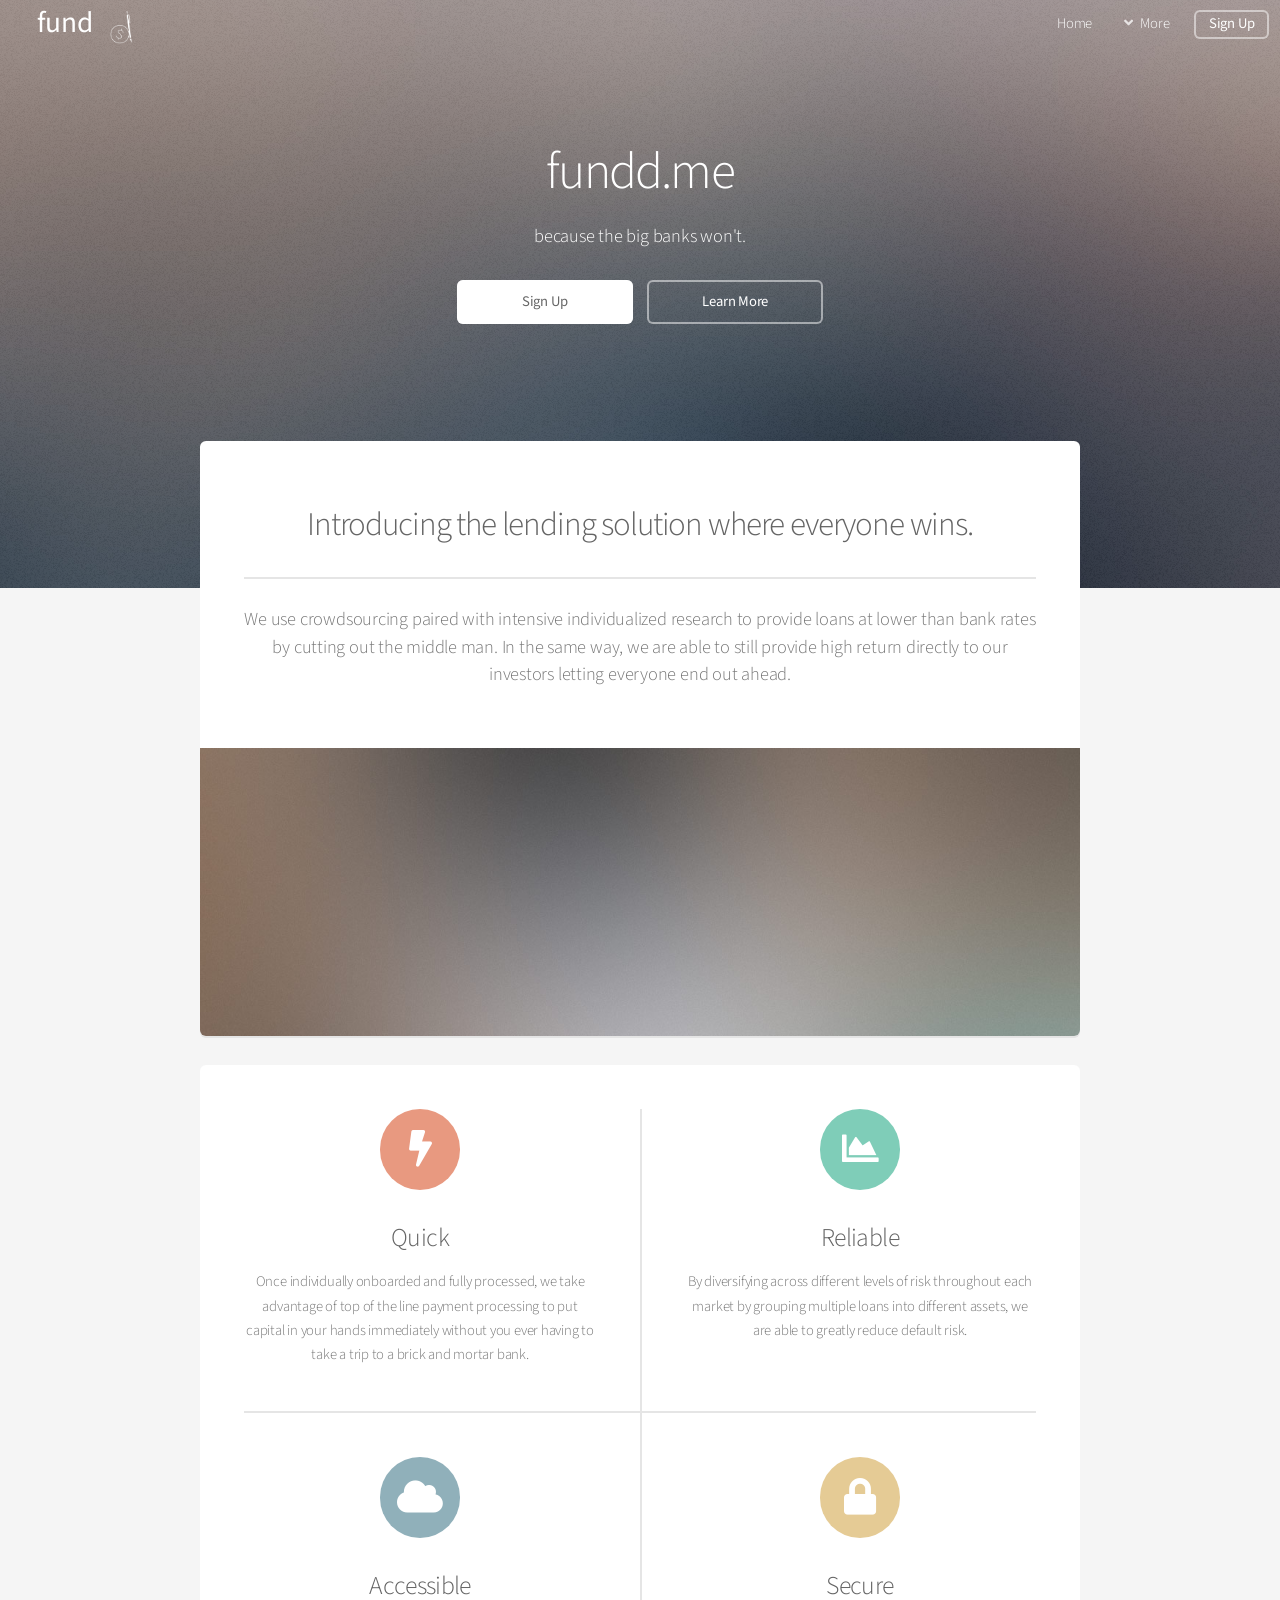
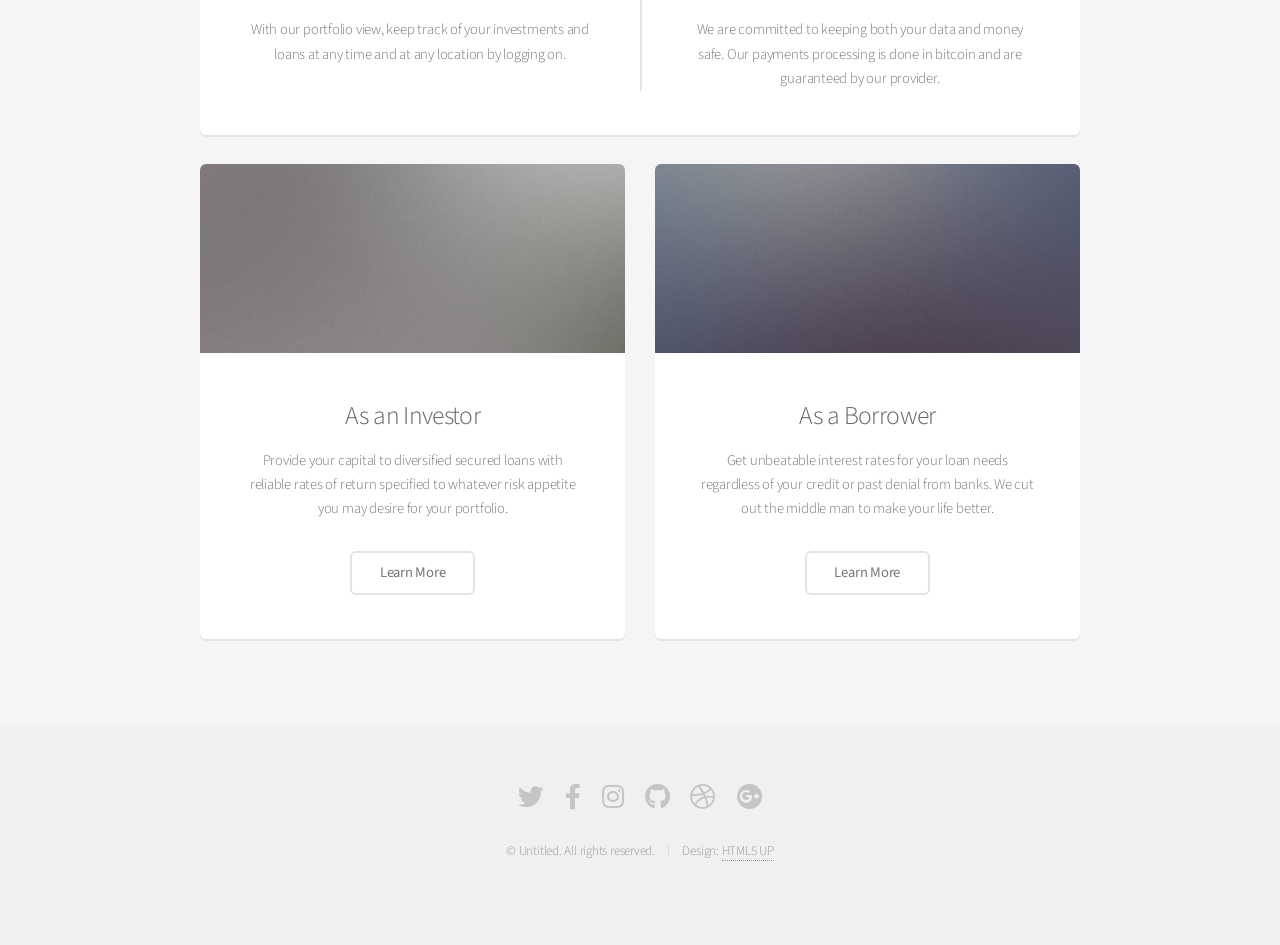
==== index.html @ 55b116b7 "Minor Format Changes" ====
<!DOCTYPE HTML>
<!--
	Alpha by HTML5 UP
	html5up.net | @ajlkn
	Free for personal and commercial use under the CCA 3.0 license (html5up.net/license)
-->
<html>
	<head>
		<title>fundd</title>
		<meta charset="utf-8" />
		<meta name="viewport" content="width=device-width, initial-scale=1, user-scalable=no" />
		<link rel="stylesheet" href="assets/css/main.css" />
	</head>
	<body class="landing is-preload">
		<div id="page-wrapper">

			<!-- Header -->
				<header id="header" class="alt">
					<h1 style="font-size:200%"><a href="index.html">fund</a> </h1>
						<img src= "images/logow.png" style= "margin-top:11px; margin-left:108px" height="35px"/> 
					<nav id="nav">
						<ul>
							<li><a href="index.html">Home</a></li>
							<li>
								<a href="#" class="icon solid fa-angle-down">More</a>
								<ul>
									<li><a href="about.html">About</a></li>
									<li><a href="contact.html">Contact</a></li>
								</ul>
							</li>
							<li><a href="signup.html" class="button">Sign Up</a></li>
						</ul>
					</nav>
				</header>

			<!-- Banner -->
				<section id="banner">
					<h2>fundd.me</h2>
					<p>because the big banks won't.</p>
					<ul class="actions special">
						<li><a href="signup.html" class="button primary">Sign Up</a></li>
						<li><a href="#" class="button">Learn More</a></li>
					</ul>
				</section>

			<!-- Main -->
				<section id="main" class="container">

					<section class="box special">
						<header class="major">
							<h2>Introducing the lending solution where everyone wins.</h2>
							<p>We use crowdsourcing paired with intensive individualized research to provide loans at lower than bank rates by cutting out the middle man. In the same way, we are able to still
								provide high return directly to our investors letting everyone end out ahead.</p>
						</header>
						<span class="image featured"><img src="images/pic01.jpg" alt="" /></span>
					</section>

					<section class="box special features">
						<div class="features-row">
							<section>
								<span class="icon solid major fa-bolt accent2"></span>
								<h3>Quick</h3>
								<p>Once individually onboarded and fully processed, we take advantage of top of the line payment processing to put capital in your hands immediately without you ever having to take a trip 
									to a brick and mortar bank. 
								</p>
							</section>
							<section>
								<span class="icon solid major fa-chart-area accent3"></span>
								<h3>Reliable</h3>
								<p>By diversifying across different levels of risk throughout each market by grouping multiple loans into different assets, we are able to greatly reduce default risk.
								</p>
							</section>
						</div>
						<div class="features-row">
							<section>
								<span class="icon solid major fa-cloud accent4"></span>
								<h3>Accessible</h3>
								<p>With our portfolio view, keep track of your investments and loans at any time and at any location by logging on.</p>
							</section>
							<section>
								<span class="icon solid major fa-lock accent5"></span>
								<h3>Secure</h3>
								<p>We are committed to keeping both your data and money safe. Our payments processing is done in bitcoin and are guaranteed by our provider.</p>
							</section>
						</div>
					</section>

					<div class="row">
						<div class="col-6 col-12-narrower">

							<section class="box special">
								<span class="image featured"><img src="images/pic02.jpg" alt="" /></span>
								<h3>As an Investor</h3>
								<p>Provide your capital to diversified secured loans with reliable rates of return specified to whatever risk appetite you may desire for your portfolio.</p>
								<ul class="actions special">
									<li><a href="#" class="button alt">Learn More</a></li>
								</ul>
							</section>

						</div>
						<div class="col-6 col-12-narrower">

							<section class="box special">
								<span class="image featured"><img src="images/pic03.jpg" alt="" /></span>
								<h3>As a Borrower</h3>
								<p>Get unbeatable interest rates for your loan needs regardless of your credit or past denial from banks. We cut out the middle man to make your life better.</p>
								<ul class="actions special">
									<li><a href="#" class="button alt">Learn More</a></li>
								</ul>
							</section>

						</div>
					</div>

				</section>

			<!-- Footer -->
				<footer id="footer">
					<ul class="icons">
						<li><a href="#" class="icon brands fa-twitter"><span class="label">Twitter</span></a></li>
						<li><a href="#" class="icon brands fa-facebook-f"><span class="label">Facebook</span></a></li>
						<li><a href="#" class="icon brands fa-instagram"><span class="label">Instagram</span></a></li>
						<li><a href="#" class="icon brands fa-github"><span class="label">Github</span></a></li>
						<li><a href="#" class="icon brands fa-dribbble"><span class="label">Dribbble</span></a></li>
						<li><a href="#" class="icon brands fa-google-plus"><span class="label">Google+</span></a></li>
					</ul>
					<ul class="copyright">
						<li>&copy; Untitled. All rights reserved.</li><li>Design: <a href="http://html5up.net">HTML5 UP</a></li>
					</ul>
				</footer>

		</div>

		<!-- Scripts -->
			<script src="assets/js/jquery.min.js"></script>
			<script src="assets/js/jquery.dropotron.min.js"></script>
			<script src="assets/js/jquery.scrollex.min.js"></script>
			<script src="assets/js/browser.min.js"></script>
			<script src="assets/js/breakpoints.min.js"></script>
			<script src="assets/js/util.js"></script>
			<script src="assets/js/main.js"></script>

	</body>
</html>
---- assets/css/main.css ----
@import url("fontawesome-all.min.css");
@import url("https://fonts.googleapis.com/css?family=Source+Sans+Pro:300,400,300italic,400italic");

/*
	Alpha by HTML5 UP
	html5up.net | @ajlkn
	Free for personal and commercial use under the CCA 3.0 license (html5up.net/license)
*/

/* Reset */

/* Based on meyerweb.com/eric/tools/css/reset (v2.0 | 20110126 | License: public domain) */

	html, body, div, span, applet, object,
	iframe, h1, h2, h3, h4, h5, h6, p, blockquote,
	pre, a, abbr, acronym, address, big, cite,
	code, del, dfn, em, img, ins, kbd, q, s, samp,
	small, strike, strong, sub, sup, tt, var, b,
	u, i, center, dl, dt, dd, ol, ul, li, fieldset,
	form, label, legend, table, caption, tbody,
	tfoot, thead, tr, th, td, article, aside,
	canvas, details, embed, figure, figcaption,
	footer, header, hgroup, menu, nav, output, ruby,
	section, summary, time, mark, audio, video {
		margin: 0;
		padding: 0;
		border: 0;
		font-size: 100%;
		font: inherit;
		vertical-align: baseline;
	}

	article, aside, details, figcaption, figure,
	footer, header, hgroup, menu, nav, section {
		display: block;
	}

	body {
		line-height: 1;
	}

	ol, ul {
		list-style: none;
	}

	blockquote, q {
		quotes: none;
	}

		blockquote:before, blockquote:after, q:before, q:after {
			content: '';
			content: none;
		}

	table {
		border-collapse: collapse;
		border-spacing: 0;
	}

	body {
		-webkit-text-size-adjust: none;
	}

	mark {
		background-color: transparent;
		color: inherit;
	}

	input::-moz-focus-inner {
		border: 0;
		padding: 0;
	}

	input, select, textarea {
		-moz-appearance: none;
		-webkit-appearance: none;
		-ms-appearance: none;
		appearance: none;
	}

/* Basic */

	@-ms-viewport {
		width: device-width;
	}

	body {
		-ms-overflow-style: scrollbar;
	}

	@media screen and (max-width: 480px) {

		html, body {
			min-width: 320px;
		}

	}

	html {
		box-sizing: border-box;
	}

	*, *:before, *:after {
		box-sizing: inherit;
	}

	body {
		background: #f5f5f5;
	}

	body, input, select, textarea {
		color: #777;
		font-family: "Source Sans Pro", sans-serif;
		font-size: 16pt;
		font-weight: 300;
		line-height: 1.65em;
		letter-spacing: -0.015em;
	}

	a {
		-moz-transition: color 0.2s ease-in-out, border-bottom-color 0.2s ease-in-out;
		-webkit-transition: color 0.2s ease-in-out, border-bottom-color 0.2s ease-in-out;
		-ms-transition: color 0.2s ease-in-out, border-bottom-color 0.2s ease-in-out;
		transition: color 0.2s ease-in-out, border-bottom-color 0.2s ease-in-out;
		border-bottom: dotted 1px;
		color: #e89980;
		text-decoration: none;
	}

		a:hover {
			border-bottom-color: transparent;
		}

	strong, b {
		color: #646464;
		font-weight: 400;
	}

	em, i {
		font-style: italic;
	}

	p {
		margin: 0 0 2em 0;
	}

	h1, h2, h3, h4, h5, h6 {
		color: #646464;
		font-weight: 300;
		line-height: 1em;
		margin: 0 0 0.5em 0;
	}

		h1 a, h2 a, h3 a, h4 a, h5 a, h6 a {
			color: inherit;
			text-decoration: none;
		}

	h2 {
		font-size: 2.25em;
		line-height: 1.5em;
		letter-spacing: -0.035em;
	}

	h3 {
		font-size: 1.75em;
		line-height: 1.5em;
		letter-spacing: -0.025em;
	}

	h4 {
		font-size: 1.1em;
		line-height: 1.5em;
		letter-spacing: 0;
	}

	h5 {
		font-size: 0.9em;
		line-height: 1.5em;
		letter-spacing: 0;
	}

	h6 {
		font-size: 0.7em;
		line-height: 1.5em;
		letter-spacing: 0;
	}

	sub {
		font-size: 0.8em;
		position: relative;
		top: 0.5em;
	}

	sup {
		font-size: 0.8em;
		position: relative;
		top: -0.5em;
	}

	hr {
		border: 0;
		border-bottom: solid 2px #e5e5e5;
		margin: 2em 0;
	}

		hr.major {
			margin: 3em 0;
		}

	blockquote {
		border-left: solid 4px #e5e5e5;
		font-style: italic;
		margin: 0 0 2em 0;
		padding: 0.5em 0 0.5em 2em;
	}

	pre {
		-webkit-overflow-scrolling: touch;
		background: #f8f8f8;
		border-radius: 6px;
		border: solid 1px #e5e5e5;
		font-family: monospace;
		font-size: 0.9em;
		line-height: 1.75em;
		margin: 0 0 2em 0;
		overflow-x: auto;
		padding: 1em 1.5em;
	}

	code {
		background: #f8f8f8;
		border-radius: 6px;
		border: solid 1px #e5e5e5;
		font-family: monospace;
		font-size: 0.9em;
		margin: 0 0.25em;
		padding: 0.25em 0.65em;
	}

	.align-left {
		text-align: left;
	}

	.align-center {
		text-align: center;
	}

	.align-right {
		text-align: right;
	}

/* Row */

	.row {
		display: flex;
		flex-wrap: wrap;
		box-sizing: border-box;
		align-items: stretch;
	}

		.row > * {
			box-sizing: border-box;
		}

		.row.gtr-uniform > * > :last-child {
			margin-bottom: 0;
		}

		.row.aln-left {
			justify-content: flex-start;
		}

		.row.aln-center {
			justify-content: center;
		}

		.row.aln-right {
			justify-content: flex-end;
		}

		.row.aln-top {
			align-items: flex-start;
		}

		.row.aln-middle {
			align-items: center;
		}

		.row.aln-bottom {
			align-items: flex-end;
		}

		.row > .imp {
			order: -1;
		}

		.row > .col-1 {
			width: 8.33333%;
		}

		.row > .off-1 {
			margin-left: 8.33333%;
		}

		.row > .col-2 {
			width: 16.66667%;
		}

		.row > .off-2 {
			margin-left: 16.66667%;
		}

		.row > .col-3 {
			width: 25%;
		}

		.row > .off-3 {
			margin-left: 25%;
		}

		.row > .col-4 {
			width: 33.33333%;
		}

		.row > .off-4 {
			margin-left: 33.33333%;
		}

		.row > .col-5 {
			width: 41.66667%;
		}

		.row > .off-5 {
			margin-left: 41.66667%;
		}

		.row > .col-6 {
			width: 50%;
		}

		.row > .off-6 {
			margin-left: 50%;
		}

		.row > .col-7 {
			width: 58.33333%;
		}

		.row > .off-7 {
			margin-left: 58.33333%;
		}

		.row > .col-8 {
			width: 66.66667%;
		}

		.row > .off-8 {
			margin-left: 66.66667%;
		}

		.row > .col-9 {
			width: 75%;
		}

		.row > .off-9 {
			margin-left: 75%;
		}

		.row > .col-10 {
			width: 83.33333%;
		}

		.row > .off-10 {
			margin-left: 83.33333%;
		}

		.row > .col-11 {
			width: 91.66667%;
		}

		.row > .off-11 {
			margin-left: 91.66667%;
		}

		.row > .col-12 {
			width: 100%;
		}

		.row > .off-12 {
			margin-left: 100%;
		}

		.row.gtr-0 {
			margin-top: 0;
			margin-left: 0em;
		}

			.row.gtr-0 > * {
				padding: 0 0 0 0em;
			}

			.row.gtr-0.gtr-uniform {
				margin-top: 0em;
			}

				.row.gtr-0.gtr-uniform > * {
					padding-top: 0em;
				}

		.row.gtr-25 {
			margin-top: 0;
			margin-left: -0.5em;
		}

			.row.gtr-25 > * {
				padding: 0 0 0 0.5em;
			}

			.row.gtr-25.gtr-uniform {
				margin-top: -0.5em;
			}

				.row.gtr-25.gtr-uniform > * {
					padding-top: 0.5em;
				}

		.row.gtr-50 {
			margin-top: 0;
			margin-left: -1em;
		}

			.row.gtr-50 > * {
				padding: 0 0 0 1em;
			}

			.row.gtr-50.gtr-uniform {
				margin-top: -1em;
			}

				.row.gtr-50.gtr-uniform > * {
					padding-top: 1em;
				}

		.row {
			margin-top: 0;
			margin-left: -2em;
		}

			.row > * {
				padding: 0 0 0 2em;
			}

			.row.gtr-uniform {
				margin-top: -2em;
			}

				.row.gtr-uniform > * {
					padding-top: 2em;
				}

		.row.gtr-150 {
			margin-top: 0;
			margin-left: -3em;
		}

			.row.gtr-150 > * {
				padding: 0 0 0 3em;
			}

			.row.gtr-150.gtr-uniform {
				margin-top: -3em;
			}

				.row.gtr-150.gtr-uniform > * {
					padding-top: 3em;
				}

		.row.gtr-200 {
			margin-top: 0;
			margin-left: -4em;
		}

			.row.gtr-200 > * {
				padding: 0 0 0 4em;
			}

			.row.gtr-200.gtr-uniform {
				margin-top: -4em;
			}

				.row.gtr-200.gtr-uniform > * {
					padding-top: 4em;
				}

		@media screen and (max-width: 1680px) {

			.row {
				display: flex;
				flex-wrap: wrap;
				box-sizing: border-box;
				align-items: stretch;
			}

				.row > * {
					box-sizing: border-box;
				}

				.row.gtr-uniform > * > :last-child {
					margin-bottom: 0;
				}

				.row.aln-left {
					justify-content: flex-start;
				}

				.row.aln-center {
					justify-content: center;
				}

				.row.aln-right {
					justify-content: flex-end;
				}

				.row.aln-top {
					align-items: flex-start;
				}

				.row.aln-middle {
					align-items: center;
				}

				.row.aln-bottom {
					align-items: flex-end;
				}

				.row > .imp-wide {
					order: -1;
				}

				.row > .col-1-wide {
					width: 8.33333%;
				}

				.row > .off-1-wide {
					margin-left: 8.33333%;
				}

				.row > .col-2-wide {
					width: 16.66667%;
				}

				.row > .off-2-wide {
					margin-left: 16.66667%;
				}

				.row > .col-3-wide {
					width: 25%;
				}

				.row > .off-3-wide {
					margin-left: 25%;
				}

				.row > .col-4-wide {
					width: 33.33333%;
				}

				.row > .off-4-wide {
					margin-left: 33.33333%;
				}

				.row > .col-5-wide {
					width: 41.66667%;
				}

				.row > .off-5-wide {
					margin-left: 41.66667%;
				}

				.row > .col-6-wide {
					width: 50%;
				}

				.row > .off-6-wide {
					margin-left: 50%;
				}

				.row > .col-7-wide {
					width: 58.33333%;
				}

				.row > .off-7-wide {
					margin-left: 58.33333%;
				}

				.row > .col-8-wide {
					width: 66.66667%;
				}

				.row > .off-8-wide {
					margin-left: 66.66667%;
				}

				.row > .col-9-wide {
					width: 75%;
				}

				.row > .off-9-wide {
					margin-left: 75%;
				}

				.row > .col-10-wide {
					width: 83.33333%;
				}

				.row > .off-10-wide {
					margin-left: 83.33333%;
				}

				.row > .col-11-wide {
					width: 91.66667%;
				}

				.row > .off-11-wide {
					margin-left: 91.66667%;
				}

				.row > .col-12-wide {
					width: 100%;
				}

				.row > .off-12-wide {
					margin-left: 100%;
				}

				.row.gtr-0 {
					margin-top: 0;
					margin-left: 0em;
				}

					.row.gtr-0 > * {
						padding: 0 0 0 0em;
					}

					.row.gtr-0.gtr-uniform {
						margin-top: 0em;
					}

						.row.gtr-0.gtr-uniform > * {
							padding-top: 0em;
						}

				.row.gtr-25 {
					margin-top: 0;
					margin-left: -0.5em;
				}

					.row.gtr-25 > * {
						padding: 0 0 0 0.5em;
					}

					.row.gtr-25.gtr-uniform {
						margin-top: -0.5em;
					}

						.row.gtr-25.gtr-uniform > * {
							padding-top: 0.5em;
						}

				.row.gtr-50 {
					margin-top: 0;
					margin-left: -1em;
				}

					.row.gtr-50 > * {
						padding: 0 0 0 1em;
					}

					.row.gtr-50.gtr-uniform {
						margin-top: -1em;
					}

						.row.gtr-50.gtr-uniform > * {
							padding-top: 1em;
						}

				.row {
					margin-top: 0;
					margin-left: -2em;
				}

					.row > * {
						padding: 0 0 0 2em;
					}

					.row.gtr-uniform {
						margin-top: -2em;
					}

						.row.gtr-uniform > * {
							padding-top: 2em;
						}

				.row.gtr-150 {
					margin-top: 0;
					margin-left: -3em;
				}

					.row.gtr-150 > * {
						padding: 0 0 0 3em;
					}

					.row.gtr-150.gtr-uniform {
						margin-top: -3em;
					}

						.row.gtr-150.gtr-uniform > * {
							padding-top: 3em;
						}

				.row.gtr-200 {
					margin-top: 0;
					margin-left: -4em;
				}

					.row.gtr-200 > * {
						padding: 0 0 0 4em;
					}

					.row.gtr-200.gtr-uniform {
						margin-top: -4em;
					}

						.row.gtr-200.gtr-uniform > * {
							padding-top: 4em;
						}

		}

		@media screen and (max-width: 1280px) {

			.row {
				display: flex;
				flex-wrap: wrap;
				box-sizing: border-box;
				align-items: stretch;
			}

				.row > * {
					box-sizing: border-box;
				}

				.row.gtr-uniform > * > :last-child {
					margin-bottom: 0;
				}

				.row.aln-left {
					justify-content: flex-start;
				}

				.row.aln-center {
					justify-content: center;
				}

				.row.aln-right {
					justify-content: flex-end;
				}

				.row.aln-top {
					align-items: flex-start;
				}

				.row.aln-middle {
					align-items: center;
				}

				.row.aln-bottom {
					align-items: flex-end;
				}

				.row > .imp-normal {
					order: -1;
				}

				.row > .col-1-normal {
					width: 8.33333%;
				}

				.row > .off-1-normal {
					margin-left: 8.33333%;
				}

				.row > .col-2-normal {
					width: 16.66667%;
				}

				.row > .off-2-normal {
					margin-left: 16.66667%;
				}

				.row > .col-3-normal {
					width: 25%;
				}

				.row > .off-3-normal {
					margin-left: 25%;
				}

				.row > .col-4-normal {
					width: 33.33333%;
				}

				.row > .off-4-normal {
					margin-left: 33.33333%;
				}

				.row > .col-5-normal {
					width: 41.66667%;
				}

				.row > .off-5-normal {
					margin-left: 41.66667%;
				}

				.row > .col-6-normal {
					width: 50%;
				}

				.row > .off-6-normal {
					margin-left: 50%;
				}

				.row > .col-7-normal {
					width: 58.33333%;
				}

				.row > .off-7-normal {
					margin-left: 58.33333%;
				}

				.row > .col-8-normal {
					width: 66.66667%;
				}

				.row > .off-8-normal {
					margin-left: 66.66667%;
				}

				.row > .col-9-normal {
					width: 75%;
				}

				.row > .off-9-normal {
					margin-left: 75%;
				}

				.row > .col-10-normal {
					width: 83.33333%;
				}

				.row > .off-10-normal {
					margin-left: 83.33333%;
				}

				.row > .col-11-normal {
					width: 91.66667%;
				}

				.row > .off-11-normal {
					margin-left: 91.66667%;
				}

				.row > .col-12-normal {
					width: 100%;
				}

				.row > .off-12-normal {
					margin-left: 100%;
				}

				.row.gtr-0 {
					margin-top: 0;
					margin-left: 0em;
				}

					.row.gtr-0 > * {
						padding: 0 0 0 0em;
					}

					.row.gtr-0.gtr-uniform {
						margin-top: 0em;
					}

						.row.gtr-0.gtr-uniform > * {
							padding-top: 0em;
						}

				.row.gtr-25 {
					margin-top: 0;
					margin-left: -0.5em;
				}

					.row.gtr-25 > * {
						padding: 0 0 0 0.5em;
					}

					.row.gtr-25.gtr-uniform {
						margin-top: -0.5em;
					}

						.row.gtr-25.gtr-uniform > * {
							padding-top: 0.5em;
						}

				.row.gtr-50 {
					margin-top: 0;
					margin-left: -1em;
				}

					.row.gtr-50 > * {
						padding: 0 0 0 1em;
					}

					.row.gtr-50.gtr-uniform {
						margin-top: -1em;
					}

						.row.gtr-50.gtr-uniform > * {
							padding-top: 1em;
						}

				.row {
					margin-top: 0;
					margin-left: -2em;
				}

					.row > * {
						padding: 0 0 0 2em;
					}

					.row.gtr-uniform {
						margin-top: -2em;
					}

						.row.gtr-uniform > * {
							padding-top: 2em;
						}

				.row.gtr-150 {
					margin-top: 0;
					margin-left: -3em;
				}

					.row.gtr-150 > * {
						padding: 0 0 0 3em;
					}

					.row.gtr-150.gtr-uniform {
						margin-top: -3em;
					}

						.row.gtr-150.gtr-uniform > * {
							padding-top: 3em;
						}

				.row.gtr-200 {
					margin-top: 0;
					margin-left: -4em;
				}

					.row.gtr-200 > * {
						padding: 0 0 0 4em;
					}

					.row.gtr-200.gtr-uniform {
						margin-top: -4em;
					}

						.row.gtr-200.gtr-uniform > * {
							padding-top: 4em;
						}

		}

		@media screen and (max-width: 980px) {

			.row {
				display: flex;
				flex-wrap: wrap;
				box-sizing: border-box;
				align-items: stretch;
			}

				.row > * {
					box-sizing: border-box;
				}

				.row.gtr-uniform > * > :last-child {
					margin-bottom: 0;
				}

				.row.aln-left {
					justify-content: flex-start;
				}

				.row.aln-center {
					justify-content: center;
				}

				.row.aln-right {
					justify-content: flex-end;
				}

				.row.aln-top {
					align-items: flex-start;
				}

				.row.aln-middle {
					align-items: center;
				}

				.row.aln-bottom {
					align-items: flex-end;
				}

				.row > .imp-narrow {
					order: -1;
				}

				.row > .col-1-narrow {
					width: 8.33333%;
				}

				.row > .off-1-narrow {
					margin-left: 8.33333%;
				}

				.row > .col-2-narrow {
					width: 16.66667%;
				}

				.row > .off-2-narrow {
					margin-left: 16.66667%;
				}

				.row > .col-3-narrow {
					width: 25%;
				}

				.row > .off-3-narrow {
					margin-left: 25%;
				}

				.row > .col-4-narrow {
					width: 33.33333%;
				}

				.row > .off-4-narrow {
					margin-left: 33.33333%;
				}

				.row > .col-5-narrow {
					width: 41.66667%;
				}

				.row > .off-5-narrow {
					margin-left: 41.66667%;
				}

				.row > .col-6-narrow {
					width: 50%;
				}

				.row > .off-6-narrow {
					margin-left: 50%;
				}

				.row > .col-7-narrow {
					width: 58.33333%;
				}

				.row > .off-7-narrow {
					margin-left: 58.33333%;
				}

				.row > .col-8-narrow {
					width: 66.66667%;
				}

				.row > .off-8-narrow {
					margin-left: 66.66667%;
				}

				.row > .col-9-narrow {
					width: 75%;
				}

				.row > .off-9-narrow {
					margin-left: 75%;
				}

				.row > .col-10-narrow {
					width: 83.33333%;
				}

				.row > .off-10-narrow {
					margin-left: 83.33333%;
				}

				.row > .col-11-narrow {
					width: 91.66667%;
				}

				.row > .off-11-narrow {
					margin-left: 91.66667%;
				}

				.row > .col-12-narrow {
					width: 100%;
				}

				.row > .off-12-narrow {
					margin-left: 100%;
				}

				.row.gtr-0 {
					margin-top: 0;
					margin-left: 0em;
				}

					.row.gtr-0 > * {
						padding: 0 0 0 0em;
					}

					.row.gtr-0.gtr-uniform {
						margin-top: 0em;
					}

						.row.gtr-0.gtr-uniform > * {
							padding-top: 0em;
						}

				.row.gtr-25 {
					margin-top: 0;
					margin-left: -0.5em;
				}

					.row.gtr-25 > * {
						padding: 0 0 0 0.5em;
					}

					.row.gtr-25.gtr-uniform {
						margin-top: -0.5em;
					}

						.row.gtr-25.gtr-uniform > * {
							padding-top: 0.5em;
						}

				.row.gtr-50 {
					margin-top: 0;
					margin-left: -1em;
				}

					.row.gtr-50 > * {
						padding: 0 0 0 1em;
					}

					.row.gtr-50.gtr-uniform {
						margin-top: -1em;
					}

						.row.gtr-50.gtr-uniform > * {
							padding-top: 1em;
						}

				.row {
					margin-top: 0;
					margin-left: -2em;
				}

					.row > * {
						padding: 0 0 0 2em;
					}

					.row.gtr-uniform {
						margin-top: -2em;
					}

						.row.gtr-uniform > * {
							padding-top: 2em;
						}

				.row.gtr-150 {
					margin-top: 0;
					margin-left: -3em;
				}

					.row.gtr-150 > * {
						padding: 0 0 0 3em;
					}

					.row.gtr-150.gtr-uniform {
						margin-top: -3em;
					}

						.row.gtr-150.gtr-uniform > * {
							padding-top: 3em;
						}

				.row.gtr-200 {
					margin-top: 0;
					margin-left: -4em;
				}

					.row.gtr-200 > * {
						padding: 0 0 0 4em;
					}

					.row.gtr-200.gtr-uniform {
						margin-top: -4em;
					}

						.row.gtr-200.gtr-uniform > * {
							padding-top: 4em;
						}

		}

		@media screen and (max-width: 840px) {

			.row {
				display: flex;
				flex-wrap: wrap;
				box-sizing: border-box;
				align-items: stretch;
			}

				.row > * {
					box-sizing: border-box;
				}

				.row.gtr-uniform > * > :last-child {
					margin-bottom: 0;
				}

				.row.aln-left {
					justify-content: flex-start;
				}

				.row.aln-center {
					justify-content: center;
				}

				.row.aln-right {
					justify-content: flex-end;
				}

				.row.aln-top {
					align-items: flex-start;
				}

				.row.aln-middle {
					align-items: center;
				}

				.row.aln-bottom {
					align-items: flex-end;
				}

				.row > .imp-narrower {
					order: -1;
				}

				.row > .col-1-narrower {
					width: 8.33333%;
				}

				.row > .off-1-narrower {
					margin-left: 8.33333%;
				}

				.row > .col-2-narrower {
					width: 16.66667%;
				}

				.row > .off-2-narrower {
					margin-left: 16.66667%;
				}

				.row > .col-3-narrower {
					width: 25%;
				}

				.row > .off-3-narrower {
					margin-left: 25%;
				}

				.row > .col-4-narrower {
					width: 33.33333%;
				}

				.row > .off-4-narrower {
					margin-left: 33.33333%;
				}

				.row > .col-5-narrower {
					width: 41.66667%;
				}

				.row > .off-5-narrower {
					margin-left: 41.66667%;
				}

				.row > .col-6-narrower {
					width: 50%;
				}

				.row > .off-6-narrower {
					margin-left: 50%;
				}

				.row > .col-7-narrower {
					width: 58.33333%;
				}

				.row > .off-7-narrower {
					margin-left: 58.33333%;
				}

				.row > .col-8-narrower {
					width: 66.66667%;
				}

				.row > .off-8-narrower {
					margin-left: 66.66667%;
				}

				.row > .col-9-narrower {
					width: 75%;
				}

				.row > .off-9-narrower {
					margin-left: 75%;
				}

				.row > .col-10-narrower {
					width: 83.33333%;
				}

				.row > .off-10-narrower {
					margin-left: 83.33333%;
				}

				.row > .col-11-narrower {
					width: 91.66667%;
				}

				.row > .off-11-narrower {
					margin-left: 91.66667%;
				}

				.row > .col-12-narrower {
					width: 100%;
				}

				.row > .off-12-narrower {
					margin-left: 100%;
				}

				.row.gtr-0 {
					margin-top: 0;
					margin-left: 0em;
				}

					.row.gtr-0 > * {
						padding: 0 0 0 0em;
					}

					.row.gtr-0.gtr-uniform {
						margin-top: 0em;
					}

						.row.gtr-0.gtr-uniform > * {
							padding-top: 0em;
						}

				.row.gtr-25 {
					margin-top: 0;
					margin-left: -0.5em;
				}

					.row.gtr-25 > * {
						padding: 0 0 0 0.5em;
					}

					.row.gtr-25.gtr-uniform {
						margin-top: -0.5em;
					}

						.row.gtr-25.gtr-uniform > * {
							padding-top: 0.5em;
						}

				.row.gtr-50 {
					margin-top: 0;
					margin-left: -1em;
				}

					.row.gtr-50 > * {
						padding: 0 0 0 1em;
					}

					.row.gtr-50.gtr-uniform {
						margin-top: -1em;
					}

						.row.gtr-50.gtr-uniform > * {
							padding-top: 1em;
						}

				.row {
					margin-top: 0;
					margin-left: -2em;
				}

					.row > * {
						padding: 0 0 0 2em;
					}

					.row.gtr-uniform {
						margin-top: -2em;
					}

						.row.gtr-uniform > * {
							padding-top: 2em;
						}

				.row.gtr-150 {
					margin-top: 0;
					margin-left: -3em;
				}

					.row.gtr-150 > * {
						padding: 0 0 0 3em;
					}

					.row.gtr-150.gtr-uniform {
						margin-top: -3em;
					}

						.row.gtr-150.gtr-uniform > * {
							padding-top: 3em;
						}

				.row.gtr-200 {
					margin-top: 0;
					margin-left: -4em;
				}

					.row.gtr-200 > * {
						padding: 0 0 0 4em;
					}

					.row.gtr-200.gtr-uniform {
						margin-top: -4em;
					}

						.row.gtr-200.gtr-uniform > * {
							padding-top: 4em;
						}

		}

		@media screen and (max-width: 736px) {

			.row {
				display: flex;
				flex-wrap: wrap;
				box-sizing: border-box;
				align-items: stretch;
			}

				.row > * {
					box-sizing: border-box;
				}

				.row.gtr-uniform > * > :last-child {
					margin-bottom: 0;
				}

				.row.aln-left {
					justify-content: flex-start;
				}

				.row.aln-center {
					justify-content: center;
				}

				.row.aln-right {
					justify-content: flex-end;
				}

				.row.aln-top {
					align-items: flex-start;
				}

				.row.aln-middle {
					align-items: center;
				}

				.row.aln-bottom {
					align-items: flex-end;
				}

				.row > .imp-mobile {
					order: -1;
				}

				.row > .col-1-mobile {
					width: 8.33333%;
				}

				.row > .off-1-mobile {
					margin-left: 8.33333%;
				}

				.row > .col-2-mobile {
					width: 16.66667%;
				}

				.row > .off-2-mobile {
					margin-left: 16.66667%;
				}

				.row > .col-3-mobile {
					width: 25%;
				}

				.row > .off-3-mobile {
					margin-left: 25%;
				}

				.row > .col-4-mobile {
					width: 33.33333%;
				}

				.row > .off-4-mobile {
					margin-left: 33.33333%;
				}

				.row > .col-5-mobile {
					width: 41.66667%;
				}

				.row > .off-5-mobile {
					margin-left: 41.66667%;
				}

				.row > .col-6-mobile {
					width: 50%;
				}

				.row > .off-6-mobile {
					margin-left: 50%;
				}

				.row > .col-7-mobile {
					width: 58.33333%;
				}

				.row > .off-7-mobile {
					margin-left: 58.33333%;
				}

				.row > .col-8-mobile {
					width: 66.66667%;
				}

				.row > .off-8-mobile {
					margin-left: 66.66667%;
				}

				.row > .col-9-mobile {
					width: 75%;
				}

				.row > .off-9-mobile {
					margin-left: 75%;
				}

				.row > .col-10-mobile {
					width: 83.33333%;
				}

				.row > .off-10-mobile {
					margin-left: 83.33333%;
				}

				.row > .col-11-mobile {
					width: 91.66667%;
				}

				.row > .off-11-mobile {
					margin-left: 91.66667%;
				}

				.row > .col-12-mobile {
					width: 100%;
				}

				.row > .off-12-mobile {
					margin-left: 100%;
				}

				.row.gtr-0 {
					margin-top: 0;
					margin-left: 0em;
				}

					.row.gtr-0 > * {
						padding: 0 0 0 0em;
					}

					.row.gtr-0.gtr-uniform {
						margin-top: 0em;
					}

						.row.gtr-0.gtr-uniform > * {
							padding-top: 0em;
						}

				.row.gtr-25 {
					margin-top: 0;
					margin-left: -0.5em;
				}

					.row.gtr-25 > * {
						padding: 0 0 0 0.5em;
					}

					.row.gtr-25.gtr-uniform {
						margin-top: -0.5em;
					}

						.row.gtr-25.gtr-uniform > * {
							padding-top: 0.5em;
						}

				.row.gtr-50 {
					margin-top: 0;
					margin-left: -1em;
				}

					.row.gtr-50 > * {
						padding: 0 0 0 1em;
					}

					.row.gtr-50.gtr-uniform {
						margin-top: -1em;
					}

						.row.gtr-50.gtr-uniform > * {
							padding-top: 1em;
						}

				.row {
					margin-top: 0;
					margin-left: -2em;
				}

					.row > * {
						padding: 0 0 0 2em;
					}

					.row.gtr-uniform {
						margin-top: -2em;
					}

						.row.gtr-uniform > * {
							padding-top: 2em;
						}

				.row.gtr-150 {
					margin-top: 0;
					margin-left: -3em;
				}

					.row.gtr-150 > * {
						padding: 0 0 0 3em;
					}

					.row.gtr-150.gtr-uniform {
						margin-top: -3em;
					}

						.row.gtr-150.gtr-uniform > * {
							padding-top: 3em;
						}

				.row.gtr-200 {
					margin-top: 0;
					margin-left: -4em;
				}

					.row.gtr-200 > * {
						padding: 0 0 0 4em;
					}

					.row.gtr-200.gtr-uniform {
						margin-top: -4em;
					}

						.row.gtr-200.gtr-uniform > * {
							padding-top: 4em;
						}

		}

		@media screen and (max-width: 480px) {

			.row {
				display: flex;
				flex-wrap: wrap;
				box-sizing: border-box;
				align-items: stretch;
			}

				.row > * {
					box-sizing: border-box;
				}

				.row.gtr-uniform > * > :last-child {
					margin-bottom: 0;
				}

				.row.aln-left {
					justify-content: flex-start;
				}

				.row.aln-center {
					justify-content: center;
				}

				.row.aln-right {
					justify-content: flex-end;
				}

				.row.aln-top {
					align-items: flex-start;
				}

				.row.aln-middle {
					align-items: center;
				}

				.row.aln-bottom {
					align-items: flex-end;
				}

				.row > .imp-mobilep {
					order: -1;
				}

				.row > .col-1-mobilep {
					width: 8.33333%;
				}

				.row > .off-1-mobilep {
					margin-left: 8.33333%;
				}

				.row > .col-2-mobilep {
					width: 16.66667%;
				}

				.row > .off-2-mobilep {
					margin-left: 16.66667%;
				}

				.row > .col-3-mobilep {
					width: 25%;
				}

				.row > .off-3-mobilep {
					margin-left: 25%;
				}

				.row > .col-4-mobilep {
					width: 33.33333%;
				}

				.row > .off-4-mobilep {
					margin-left: 33.33333%;
				}

				.row > .col-5-mobilep {
					width: 41.66667%;
				}

				.row > .off-5-mobilep {
					margin-left: 41.66667%;
				}

				.row > .col-6-mobilep {
					width: 50%;
				}

				.row > .off-6-mobilep {
					margin-left: 50%;
				}

				.row > .col-7-mobilep {
					width: 58.33333%;
				}

				.row > .off-7-mobilep {
					margin-left: 58.33333%;
				}

				.row > .col-8-mobilep {
					width: 66.66667%;
				}

				.row > .off-8-mobilep {
					margin-left: 66.66667%;
				}

				.row > .col-9-mobilep {
					width: 75%;
				}

				.row > .off-9-mobilep {
					margin-left: 75%;
				}

				.row > .col-10-mobilep {
					width: 83.33333%;
				}

				.row > .off-10-mobilep {
					margin-left: 83.33333%;
				}

				.row > .col-11-mobilep {
					width: 91.66667%;
				}

				.row > .off-11-mobilep {
					margin-left: 91.66667%;
				}

				.row > .col-12-mobilep {
					width: 100%;
				}

				.row > .off-12-mobilep {
					margin-left: 100%;
				}

				.row.gtr-0 {
					margin-top: 0;
					margin-left: 0em;
				}

					.row.gtr-0 > * {
						padding: 0 0 0 0em;
					}

					.row.gtr-0.gtr-uniform {
						margin-top: 0em;
					}

						.row.gtr-0.gtr-uniform > * {
							padding-top: 0em;
						}

				.row.gtr-25 {
					margin-top: 0;
					margin-left: -0.5em;
				}

					.row.gtr-25 > * {
						padding: 0 0 0 0.5em;
					}

					.row.gtr-25.gtr-uniform {
						margin-top: -0.5em;
					}

						.row.gtr-25.gtr-uniform > * {
							padding-top: 0.5em;
						}

				.row.gtr-50 {
					margin-top: 0;
					margin-left: -1em;
				}

					.row.gtr-50 > * {
						padding: 0 0 0 1em;
					}

					.row.gtr-50.gtr-uniform {
						margin-top: -1em;
					}

						.row.gtr-50.gtr-uniform > * {
							padding-top: 1em;
						}

				.row {
					margin-top: 0;
					margin-left: -2em;
				}

					.row > * {
						padding: 0 0 0 2em;
					}

					.row.gtr-uniform {
						margin-top: -2em;
					}

						.row.gtr-uniform > * {
							padding-top: 2em;
						}

				.row.gtr-150 {
					margin-top: 0;
					margin-left: -3em;
				}

					.row.gtr-150 > * {
						padding: 0 0 0 3em;
					}

					.row.gtr-150.gtr-uniform {
						margin-top: -3em;
					}

						.row.gtr-150.gtr-uniform > * {
							padding-top: 3em;
						}

				.row.gtr-200 {
					margin-top: 0;
					margin-left: -4em;
				}

					.row.gtr-200 > * {
						padding: 0 0 0 4em;
					}

					.row.gtr-200.gtr-uniform {
						margin-top: -4em;
					}

						.row.gtr-200.gtr-uniform > * {
							padding-top: 4em;
						}

		}

/* Container */

	.container {
		margin: 0 auto;
		max-width: calc(100% - 5em);
		width: 60em;
	}

		.container.xsmall {
			width: 15em;
		}

		.container.small {
			width: 30em;
		}

		.container.medium {
			width: 45em;
		}

		.container.large {
			width: 75em;
		}

		.container.xlarge {
			width: 90em;
		}

		.container.max {
			width: 100%;
		}

		@media screen and (max-width: 840px) {

			.container {
				width: 100% !important;
			}

		}

		@media screen and (max-width: 736px) {

			.container {
				max-width: 100%;
			}

		}

/* Section/Article */

	section.special, article.special {
		text-align: center;
	}

	header p {
		color: #999;
		position: relative;
		margin: 0 0 1.5em 0;
		font-style: italic;
	}

	header h2 + p {
		font-size: 1.25em;
		margin-top: -1em;
		line-height: 1.5em;
	}

	header h3 + p {
		font-size: 1.1em;
		margin-top: -0.85em;
		line-height: 1.5em;
	}

	header h4 + p,
	header h5 + p,
	header h6 + p {
		font-size: 0.8em;
		margin-top: -0.5em;
		line-height: 1.5em;
	}

	header.major {
		padding: 1em 0;
		text-align: center;
	}

		header.major h2 {
			margin: 0;
		}

		header.major p {
			display: inline-block;
			border-top: solid 2px #e5e5e5;
			color: #777;
			margin: 1.5em 0 0 0;
			padding: 1.5em 0 0 0;
			font-style: normal;
		}

/* Form */

	form {
		margin: 0 0 2em 0;
	}

	label {
		color: #646464;
		display: block;
		font-size: 0.9em;
		font-weight: 300;
		margin: 0 0 1em 0;
	}

	input[type="text"],
	input[type="password"],
	input[type="email"],
	select,
	textarea {
		-moz-appearance: none;
		-webkit-appearance: none;
		-ms-appearance: none;
		appearance: none;
		background-color: #f8f8f8;
		border-radius: 6px;
		border: solid 1px #e5e5e5;
		color: inherit;
		display: block;
		outline: 0;
		padding: 0 1em;
		text-decoration: none;
		width: 100%;
	}

		input[type="text"]:invalid,
		input[type="password"]:invalid,
		input[type="email"]:invalid,
		select:invalid,
		textarea:invalid {
			box-shadow: none;
		}

		input[type="text"]:focus,
		input[type="password"]:focus,
		input[type="email"]:focus,
		select:focus,
		textarea:focus {
			border-color: #e89980;
			box-shadow: 0 0 0 2px #e89980;
		}

	select {
		background-image: url("data:image/svg+xml;charset=utf8,%3Csvg xmlns='http://www.w3.org/2000/svg' width='40' height='40' preserveAspectRatio='none' viewBox='0 0 40 40'%3E%3Cpath d='M9.4,12.3l10.4,10.4l10.4-10.4c0.2-0.2,0.5-0.4,0.9-0.4c0.3,0,0.6,0.1,0.9,0.4l3.3,3.3c0.2,0.2,0.4,0.5,0.4,0.9 c0,0.4-0.1,0.6-0.4,0.9L20.7,31.9c-0.2,0.2-0.5,0.4-0.9,0.4c-0.3,0-0.6-0.1-0.9-0.4L4.3,17.3c-0.2-0.2-0.4-0.5-0.4-0.9 c0-0.4,0.1-0.6,0.4-0.9l3.3-3.3c0.2-0.2,0.5-0.4,0.9-0.4S9.1,12.1,9.4,12.3z' fill='%23e5e5e5' /%3E%3C/svg%3E");
		background-size: 1.25em;
		background-repeat: no-repeat;
		background-position: calc(100% - 1em) center;
		height: 3em;
		padding-right: 3em;
		text-overflow: ellipsis;
	}

		select option {
			color: #777;
			background-color: #f5f5f5;
		}

		select:focus::-ms-value {
			background-color: transparent;
		}

		select::-ms-expand {
			display: none;
		}

	input[type="text"],
	input[type="password"],
	input[type="email"],
	select {
		height: 3em;
	}

	textarea {
		padding: 0.75em 1em;
	}

	input[type="checkbox"],
	input[type="radio"] {
		-moz-appearance: none;
		-webkit-appearance: none;
		-ms-appearance: none;
		appearance: none;
		display: block;
		float: left;
		margin-right: -2em;
		opacity: 0;
		width: 1em;
		z-index: -1;
	}

		input[type="checkbox"] + label,
		input[type="radio"] + label {
			text-decoration: none;
			color: #777;
			cursor: pointer;
			display: inline-block;
			font-size: 1em;
			font-weight: 300;
			padding-left: 2.55em;
			padding-right: 0.75em;
			position: relative;
		}

			input[type="checkbox"] + label:before,
			input[type="radio"] + label:before {
				-moz-osx-font-smoothing: grayscale;
				-webkit-font-smoothing: antialiased;
				display: inline-block;
				font-style: normal;
				font-variant: normal;
				text-rendering: auto;
				line-height: 1;
				text-transform: none !important;
				font-family: 'Font Awesome 5 Free';
				font-weight: 900;
			}

			input[type="checkbox"] + label:before,
			input[type="radio"] + label:before {
				background: #f8f8f8;
				border-radius: 6px;
				border: solid 1px #e5e5e5;
				content: '';
				display: inline-block;
				font-size: 0.8em;
				height: 2.25em;
				left: 0;
				line-height: 2.25em;
				position: absolute;
				text-align: center;
				top: 0;
				width: 2.25em;
			}

		input[type="checkbox"]:checked + label:before,
		input[type="radio"]:checked + label:before {
			background: #666;
			border-color: #666;
			color: #ffffff;
			content: '\f00c';
		}

		input[type="checkbox"]:focus + label:before,
		input[type="radio"]:focus + label:before {
			border-color: #e89980;
			box-shadow: 0 0 0 1px #e89980;
		}

	input[type="checkbox"] + label:before {
		border-radius: 6px;
	}

	input[type="radio"] + label:before {
		border-radius: 100%;
	}

	::-webkit-input-placeholder {
		color: #999 !important;
		opacity: 1.0;
	}

	:-moz-placeholder {
		color: #999 !important;
		opacity: 1.0;
	}

	::-moz-placeholder {
		color: #999 !important;
		opacity: 1.0;
	}

	:-ms-input-placeholder {
		color: #999 !important;
		opacity: 1.0;
	}

/* Box */

	.box {
		background: #fff;
		border-radius: 6px;
		box-shadow: 0 2px 0 0 #e5e5e5;
		margin: 0 0 2em 0;
		padding: 3em;
	}

		.box > :last-child {
			margin-bottom: 0;
		}

		.box.alt {
			background: none !important;
			border-radius: 0 !important;
			box-shadow: none !important;
			margin: 0 0 2em 0;
			padding: 0 !important;
		}

		.box.features .features-row {
			border-top: solid 2px #e5e5e5;
			position: relative;
		}

			.box.features .features-row:after {
				clear: both;
				content: '';
				display: block;
			}

			.box.features .features-row section {
				float: left;
				padding: 3em;
				width: 50%;
			}

				.box.features .features-row section :last-child {
					margin-bottom: 0;
				}

				.box.features .features-row section:nth-child(2n) {
					padding-right: 0;
				}

					.box.features .features-row section:nth-child(2n):before {
						background: #e5e5e5;
						content: '';
						display: block;
						height: 100%;
						margin-left: -3em;
						position: absolute;
						top: 0;
						width: 2px;
					}

				.box.features .features-row section:nth-child(2n-1) {
					padding-left: 0;
				}

			.box.features .features-row:first-child {
				border-top: 0;
			}

				.box.features .features-row:first-child section {
					padding-top: 0;
				}

			.box.features .features-row:last-child {
				padding-bottom: 0;
			}

				.box.features .features-row:last-child section {
					padding-bottom: 0;
				}

		.box.special {
			text-align: center;
		}

		.box .image.featured {
			border-radius: 0;
			display: block;
			margin: 3em 0 3em -3em;
			position: relative;
			width: calc(100% + 6em);
		}

			.box .image.featured img {
				border-radius: 0;
				display: block;
				width: 100%;
			}

			.box .image.featured:first-child {
				border-radius: 6px 6px 0 0;
				margin-bottom: 3em;
				margin-top: -3em;
			}

				.box .image.featured:first-child img {
					border-radius: 6px 6px 0 0;
				}

			.box .image.featured:last-child {
				border-radius: 0 0 6px 6px;
				margin-bottom: -3em;
				margin-top: 3em;
			}

				.box .image.featured:last-child img {
					border-radius: 0 0 6px 6px;
				}

/* Icon */

	.icon {
		text-decoration: none;
		border-bottom: none;
		position: relative;
	}

		.icon:before {
			-moz-osx-font-smoothing: grayscale;
			-webkit-font-smoothing: antialiased;
			display: inline-block;
			font-style: normal;
			font-variant: normal;
			text-rendering: auto;
			line-height: 1;
			text-transform: none !important;
			font-family: 'Font Awesome 5 Free';
			font-weight: 400;
		}

		.icon > .label {
			display: none;
		}

		.icon:before {
			line-height: inherit;
		}

		.icon.solid:before {
			font-weight: 900;
		}

		.icon.brands:before {
			font-family: 'Font Awesome 5 Brands';
		}

		.icon.major {
			background: #666;
			border-radius: 100%;
			color: #ffffff;
			cursor: default;
			display: inline-block;
			height: 5.5em;
			line-height: 5.5em;
			margin: 0 0 2em 0;
			width: 5.5em;
		}

			.icon.major:before {
				font-size: 2.5em;
			}

			.icon.major.accent1 {
				background: #666;
				color: #ffffff;
			}

			.icon.major.accent2 {
				background: #e89980;
				color: #ffffff;
			}

			.icon.major.accent3 {
				background: #7fcdb8;
				color: #ffffff;
			}

			.icon.major.accent4 {
				background: #90b0ba;
				color: #ffffff;
			}

			.icon.major.accent5 {
				background: #e5cb95;
				color: #ffffff;
			}

/* Image */

	.image {
		border-radius: 6px;
		border: 0;
		display: inline-block;
		position: relative;
	}

		.image img {
			border-radius: 6px;
			display: block;
		}

		.image.left {
			float: left;
			padding: 0 1.5em 1em 0;
			top: 0.25em;
		}

		.image.right {
			float: right;
			padding: 0 0 1em 1.5em;
			top: 0.25em;
		}

		.image.fit {
			display: block;
			margin: 0 0 2em 0;
			width: 100%;
		}

			.image.fit img {
				display: block;
				width: 100%;
			}

/* List */

	ol {
		list-style: decimal;
		margin: 0 0 2em 0;
		padding-left: 1.25em;
	}

		ol li {
			padding-left: 0.25em;
		}

	ul {
		list-style: disc;
		margin: 0 0 2em 0;
		padding-left: 1em;
	}

		ul li {
			padding-left: 0.5em;
		}

		ul.alt {
			list-style: none;
			padding-left: 0;
		}

			ul.alt li {
				border-top: solid 1px #e5e5e5;
				padding: 0.5em 0;
			}

				ul.alt li:first-child {
					border-top: 0;
					padding-top: 0;
				}

		ul.icons {
			cursor: default;
			list-style: none;
			padding-left: 0;
		}

			ul.icons li {
				display: inline-block;
				padding: 0 1.25em 0 0;
			}

				ul.icons li:last-child {
					padding-right: 0;
				}

				ul.icons li .icon {
					color: inherit;
				}

					ul.icons li .icon:before {
						font-size: 1.75em;
					}

	dl {
		margin: 0 0 2em 0;
	}

/* Actions */

	ul.actions {
		display: -moz-flex;
		display: -webkit-flex;
		display: -ms-flex;
		display: flex;
		cursor: default;
		list-style: none;
		margin-left: -1em;
		padding-left: 0;
	}

		ul.actions li {
			padding: 0 0 0 1em;
			vertical-align: middle;
		}

		ul.actions.special {
			-moz-justify-content: center;
			-webkit-justify-content: center;
			-ms-justify-content: center;
			justify-content: center;
			width: 100%;
			margin-left: 0;
		}

			ul.actions.special li:first-child {
				padding-left: 0;
			}

		ul.actions.stacked {
			-moz-flex-direction: column;
			-webkit-flex-direction: column;
			-ms-flex-direction: column;
			flex-direction: column;
			margin-left: 0;
		}

			ul.actions.stacked li {
				padding: 1.3em 0 0 0;
			}

				ul.actions.stacked li:first-child {
					padding-top: 0;
				}

		ul.actions.fit {
			width: calc(100% + 1em);
		}

			ul.actions.fit li {
				-moz-flex-grow: 1;
				-webkit-flex-grow: 1;
				-ms-flex-grow: 1;
				flex-grow: 1;
				-moz-flex-shrink: 1;
				-webkit-flex-shrink: 1;
				-ms-flex-shrink: 1;
				flex-shrink: 1;
				width: 100%;
			}

				ul.actions.fit li > * {
					width: 100%;
				}

			ul.actions.fit.stacked {
				width: 100%;
			}

		@media screen and (max-width: 480px) {

			ul.actions:not(.fixed) {
				-moz-flex-direction: column;
				-webkit-flex-direction: column;
				-ms-flex-direction: column;
				flex-direction: column;
				margin-left: 0;
				width: 100% !important;
			}

				ul.actions:not(.fixed) li {
					-moz-flex-grow: 1;
					-webkit-flex-grow: 1;
					-ms-flex-grow: 1;
					flex-grow: 1;
					-moz-flex-shrink: 1;
					-webkit-flex-shrink: 1;
					-ms-flex-shrink: 1;
					flex-shrink: 1;
					padding: 1em 0 0 0;
					text-align: center;
					width: 100%;
				}

					ul.actions:not(.fixed) li > * {
						width: 100%;
					}

					ul.actions:not(.fixed) li:first-child {
						padding-top: 0;
					}

					ul.actions:not(.fixed) li input[type="submit"],
					ul.actions:not(.fixed) li input[type="reset"],
					ul.actions:not(.fixed) li input[type="button"],
					ul.actions:not(.fixed) li button,
					ul.actions:not(.fixed) li .button {
						width: 100%;
					}

						ul.actions:not(.fixed) li input[type="submit"].icon:before,
						ul.actions:not(.fixed) li input[type="reset"].icon:before,
						ul.actions:not(.fixed) li input[type="button"].icon:before,
						ul.actions:not(.fixed) li button.icon:before,
						ul.actions:not(.fixed) li .button.icon:before {
							margin-left: -0.5em;
						}

		}

/* Table */

	.table-wrapper {
		-webkit-overflow-scrolling: touch;
		overflow-x: auto;
	}

	table {
		margin: 0 0 2em 0;
		width: 100%;
	}

		table tbody tr {
			border: solid 1px #e5e5e5;
			border-left: 0;
			border-right: 0;
		}

			table tbody tr:nth-child(2n + 1) {
				background-color: #f8f8f8;
			}

		table td {
			padding: 0.75em 0.75em;
		}

		table th {
			color: #646464;
			font-size: 0.9em;
			font-weight: 300;
			padding: 0 0.75em 0.75em 0.75em;
			text-align: left;
		}

		table thead {
			border-bottom: solid 2px #e5e5e5;
		}

		table tfoot {
			border-top: solid 2px #e5e5e5;
		}

		table.alt {
			border-collapse: separate;
		}

			table.alt tbody tr td {
				border: solid 1px #e5e5e5;
				border-left-width: 0;
				border-top-width: 0;
			}

				table.alt tbody tr td:first-child {
					border-left-width: 1px;
				}

			table.alt tbody tr:first-child td {
				border-top-width: 1px;
			}

			table.alt thead {
				border-bottom: 0;
			}

			table.alt tfoot {
				border-top: 0;
			}

/* Button */

	input[type="submit"],
	input[type="reset"],
	input[type="button"],
	.button {
		-moz-appearance: none;
		-webkit-appearance: none;
		-ms-appearance: none;
		appearance: none;
		-moz-transition: background-color 0.2s ease-in-out, color 0.2s ease-in-out;
		-webkit-transition: background-color 0.2s ease-in-out, color 0.2s ease-in-out;
		-ms-transition: background-color 0.2s ease-in-out, color 0.2s ease-in-out;
		transition: background-color 0.2s ease-in-out, color 0.2s ease-in-out;
		background-color: #666;
		border-radius: 6px;
		border: 0;
		color: #ffffff;
		cursor: pointer;
		display: inline-block;
		font-weight: 400;
		height: 3em;
		line-height: 3em;
		padding: 0 2em;
		text-align: center;
		text-decoration: none;
		white-space: nowrap;
	}

		input[type="submit"]:hover,
		input[type="reset"]:hover,
		input[type="button"]:hover,
		.button:hover {
			background-color: #737373;
		}

		input[type="submit"]:active,
		input[type="reset"]:active,
		input[type="button"]:active,
		.button:active {
			background-color: #595959;
		}

		input[type="submit"].icon,
		input[type="reset"].icon,
		input[type="button"].icon,
		.button.icon {
			padding-left: 1.35em;
		}

			input[type="submit"].icon:before,
			input[type="reset"].icon:before,
			input[type="button"].icon:before,
			.button.icon:before {
				margin-right: 0.5em;
			}

		input[type="submit"].fit,
		input[type="reset"].fit,
		input[type="button"].fit,
		.button.fit {
			width: 100%;
		}

		input[type="submit"].small,
		input[type="reset"].small,
		input[type="button"].small,
		.button.small {
			font-size: 0.8em;
			height: 2.7em;
			line-height: 2.7em;
		}

		input[type="submit"].large,
		input[type="reset"].large,
		input[type="button"].large,
		.button.large {
			font-size: 1.25em;
			height: 2.7em;
			line-height: 2.7em;
		}

		input[type="submit"].alt,
		input[type="reset"].alt,
		input[type="button"].alt,
		.button.alt {
			background-color: transparent;
			box-shadow: inset 0 0 0 2px #e5e5e5;
			color: #777;
		}

			input[type="submit"].alt:hover,
			input[type="reset"].alt:hover,
			input[type="button"].alt:hover,
			.button.alt:hover {
				background-color: #f8f8f8;
			}

			input[type="submit"].alt:active,
			input[type="reset"].alt:active,
			input[type="button"].alt:active,
			.button.alt:active {
				background-color: #f0f0f0;
			}

			input[type="submit"].alt.icon:before,
			input[type="reset"].alt.icon:before,
			input[type="button"].alt.icon:before,
			.button.alt.icon:before {
				color: #999;
			}

		input[type="submit"].primary,
		input[type="reset"].primary,
		input[type="button"].primary,
		.button.primary {
			background-color: #e89980;
			color: #ffffff !important;
		}

			input[type="submit"].primary:hover,
			input[type="reset"].primary:hover,
			input[type="button"].primary:hover,
			.button.primary:hover {
				background-color: #ecaa96;
			}

			input[type="submit"].primary:active,
			input[type="reset"].primary:active,
			input[type="button"].primary:active,
			.button.primary:active {
				background-color: #e4886a;
			}

		input[type="submit"].disabled, input[type="submit"]:disabled,
		input[type="reset"].disabled,
		input[type="reset"]:disabled,
		input[type="button"].disabled,
		input[type="button"]:disabled,
		.button.disabled,
		.button:disabled {
			background-color: #777 !important;
			box-shadow: inset 0 -0.15em 0 0 rgba(0, 0, 0, 0.15);
			color: #f5f5f5 !important;
			cursor: default;
			opacity: 0.25;
		}

/* Header */

	#page-wrapper {
		padding-top: 3em;
	}

	body.landing #page-wrapper {
		padding-top: 0;
	}

	@-moz-keyframes reveal-header {
		0% {
			top: -5em;
		}

		100% {
			top: 0;
		}
	}

	@-webkit-keyframes reveal-header {
		0% {
			top: -5em;
		}

		100% {
			top: 0;
		}
	}

	@-ms-keyframes reveal-header {
		0% {
			top: -5em;
		}

		100% {
			top: 0;
		}
	}

	@keyframes reveal-header {
		0% {
			top: -5em;
		}

		100% {
			top: 0;
		}
	}

	#header {
		background: #444;
		color: #bbb;
		cursor: default;
		height: 3.25em;
		left: 0;
		line-height: 3.25em;
		position: fixed;
		top: 0;
		width: 100%;
		z-index: 10000;
	}

		#header h1 {
			color: inherit;
			height: inherit;
			left: 1.25em;
			line-height: inherit;
			margin: 0;
			padding: 0;
			position: absolute;
			top: 0;
		}

			#header h1 a {
				color: #fff;
				font-weight: 400;
				border: 0;
			}

		#header nav {
			height: inherit;
			line-height: inherit;
			position: absolute;
			right: 0.75em;
			top: 0;
			vertical-align: middle;
		}

			#header nav > ul {
				list-style: none;
				margin: 0;
				padding-left: 0;
			}

				#header nav > ul > li {
					display: inline-block;
					padding-left: 0;
				}

					#header nav > ul > li > ul {
						display: none;
					}

					#header nav > ul > li a {
						display: inline-block;
						height: 2em;
						line-height: 1.95em;
						padding: 0 1em;
						border-radius: 6px;
					}

					#header nav > ul > li a:not(.button) {
						color: #fff;
						display: inline-block;
						text-decoration: none;
						border: 0;
					}

						#header nav > ul > li a:not(.button).icon:before {
							color: #999;
							margin-right: 0.5em;
						}

					#header nav > ul > li:first-child {
						margin-left: 0;
					}

					#header nav > ul > li.active a:not(.button) {
						background-color: rgba(153, 153, 153, 0.25);
					}

					#header nav > ul > li .button {
						margin: 0 0 0 0.5em;
						position: relative;
					}

		#header input[type="submit"],
		#header input[type="reset"],
		#header input[type="button"],
		#header .button {
			background-color: transparent;
			box-shadow: inset 0 0 0 2px #999;
			color: #fff;
		}

			#header input[type="submit"]:hover,
			#header input[type="reset"]:hover,
			#header input[type="button"]:hover,
			#header .button:hover {
				background-color: rgba(153, 153, 153, 0.25);
			}

			#header input[type="submit"]:active,
			#header input[type="reset"]:active,
			#header input[type="button"]:active,
			#header .button:active {
				background-color: rgba(153, 153, 153, 0.5);
			}

		#header .container {
			position: relative;
		}

			#header .container h1 {
				left: 0;
			}

			#header .container nav {
				right: 0;
			}

		#header.reveal {
			-moz-animation: reveal-header 0.5s;
			-webkit-animation: reveal-header 0.5s;
			-ms-animation: reveal-header 0.5s;
			animation: reveal-header 0.5s;
		}

		#header.alt {
			-moz-animation: none;
			-webkit-animation: none;
			-ms-animation: none;
			animation: none;
			background: none;
			color: rgba(255, 255, 255, 0.75);
			position: absolute;
		}

			#header.alt nav > ul > li a:not(.button).icon:before {
				color: rgba(255, 255, 255, 0.75);
			}

			#header.alt nav > ul > li.active a:not(.button) {
				background-color: rgba(255, 255, 255, 0.2);
			}

			#header.alt input[type="submit"],
			#header.alt input[type="reset"],
			#header.alt input[type="button"],
			#header.alt .button {
				box-shadow: inset 0 0 0 2px rgba(255, 255, 255, 0.5);
			}

				#header.alt input[type="submit"]:hover,
				#header.alt input[type="reset"]:hover,
				#header.alt input[type="button"]:hover,
				#header.alt .button:hover {
					background-color: rgba(255, 255, 255, 0.1);
				}

				#header.alt input[type="submit"]:active,
				#header.alt input[type="reset"]:active,
				#header.alt input[type="button"]:active,
				#header.alt .button:active {
					background-color: rgba(255, 255, 255, 0.2);
				}

	.dropotron {
		background: #fff;
		border-radius: 6px;
		box-shadow: 0 2px 0 0 rgba(0, 0, 0, 0.065), inset 0 -1px 0 0 #fff, inset 0 0 0 1px rgba(229, 229, 229, 0.5);
		list-style: none;
		margin: calc(-0.5em + 1px) 0 0 1px;
		padding: 0.5em 0;
		width: 11em;
	}

		.dropotron li {
			padding: 0;
		}

			.dropotron li a, .dropotron li span {
				-moz-transition: none;
				-webkit-transition: none;
				-ms-transition: none;
				transition: none;
				border: 0;
				border-top: solid 1px #f2f2f2;
				color: inherit;
				display: block;
				padding: 0.15em 1em;
			}

			.dropotron li:first-child > a, .dropotron li:first-child > span {
				border-top: 0;
			}

			.dropotron li.active > a, .dropotron li.active > span, .dropotron li:hover > a, .dropotron li:hover > span {
				background: #e89980;
				color: #ffffff;
			}

		.dropotron.level-0 {
			font-size: 0.9em;
			margin: 1em 0 0 0;
		}

			.dropotron.level-0:before {
				-moz-transform: rotate(45deg);
				-webkit-transform: rotate(45deg);
				-ms-transform: rotate(45deg);
				transform: rotate(45deg);
				background: #fff;
				border: solid 1px rgba(229, 229, 229, 0.5);
				border-bottom: 0;
				border-right: 0;
				box-shadow: -0.25em -0.125em 0.125em 0 rgba(0, 0, 0, 0.015);
				content: '';
				display: block;
				height: 0.75em;
				position: absolute;
				right: 1.25em;
				top: -0.375em;
				width: 0.75em;
				z-index: 0;
			}

/* Banner */

	#banner {
		background-attachment: scroll,							fixed;
		background-color: #666;
		background-image: url("images/overlay.png"), url("../../images/banner.jpg");
		background-position: top left,						center center;
		background-repeat: repeat,							no-repeat;
		background-size: auto,							cover;
		color: #fff;
		padding: 12em 0 20em 0;
		text-align: center;
	}

		#banner :last-child {
			margin-bottom: 0;
		}

		#banner h2, #banner h3, #banner h4, #banner h5, #banner h6 {
			color: #fff;
		}

		#banner h2 {
			font-size: 3.5em;
			line-height: 1em;
			margin: 0 0 0.5em 0;
			padding: 0;
		}

		#banner p {
			font-size: 1.25em;
			margin-bottom: 1.75em;
		}

		#banner input[type="submit"],
		#banner input[type="reset"],
		#banner input[type="button"],
		#banner .button {
			background-color: transparent;
			box-shadow: inset 0 0 0 2px rgba(255, 255, 255, 0.5);
			color: #fff;
			min-width: 12em;
		}

			#banner input[type="submit"]:hover,
			#banner input[type="reset"]:hover,
			#banner input[type="button"]:hover,
			#banner .button:hover {
				background-color: rgba(255, 255, 255, 0.1);
			}

			#banner input[type="submit"]:active,
			#banner input[type="reset"]:active,
			#banner input[type="button"]:active,
			#banner .button:active {
				background-color: rgba(255, 255, 255, 0.2);
			}

			#banner input[type="submit"].primary,
			#banner input[type="reset"].primary,
			#banner input[type="button"].primary,
			#banner .button.primary {
				background: #fff;
				color: #666 !important;
			}

/* Main */

	#main {
		padding: 4em 0;
	}

		#main > header {
			text-align: center;
			margin: 0 0 3em 0;
		}

			#main > header h2 {
				font-size: 2.75em;
				margin: 0;
			}

			#main > header p {
				border-top: solid 2px #e5e5e5;
				color: #777;
				display: inline-block;
				font-style: normal;
				margin: 1em 0 0 0;
				padding: 1em 0 1.25em 0;
			}

	body.landing #main {
		margin-top: -14em;
	}

/* Footer */

	#footer {
		background: #f0f0f0;
		padding: 4em 0 6em 0;
		text-align: center;
	}

		#footer .icons a {
			-moz-transition: opacity 0.2s ease-in-out;
			-webkit-transition: opacity 0.2s ease-in-out;
			-ms-transition: opacity 0.2s ease-in-out;
			transition: opacity 0.2s ease-in-out;
			opacity: 0.35;
		}

			#footer .icons a:hover {
				opacity: 0.75;
			}

		#footer .copyright {
			color: #999;
			font-size: 0.9em;
			line-height: 1em;
			margin: 2em 0 0 0;
			padding: 0;
			text-align: center;
		}

			#footer .copyright a {
				color: inherit;
			}

			#footer .copyright li {
				border-left: solid 1px #dddddd;
				display: inline-block;
				list-style: none;
				margin-left: 1em;
				padding-left: 1em;
			}

				#footer .copyright li:first-child {
					border-left: 0;
					margin-left: 0;
					padding-left: 0;
				}

/* CTA */

	#cta {
		background: #e89980;
		color: #f9e6df;
		padding: 3.5em 0 4em 0;
		text-align: center;
	}

		#cta h2, #cta h3, #cta h4, #cta h5, #cta h6 {
			color: inherit;
		}

		#cta form {
			margin: 0 auto;
			max-width: 100%;
			width: 25em;
		}

		#cta input[type="submit"],
		#cta input[type="reset"],
		#cta input[type="button"],
		#cta .button {
			box-shadow: none;
			background: #fff;
			color: #e89980;
		}

		#cta input[type="text"],
		#cta input[type="password"],
		#cta input[type="email"],
		#cta select,
		#cta textarea {
			color: #ffffff;
			background: rgba(255, 255, 255, 0.15);
			border: 0;
		}

			#cta input[type="text"]:focus,
			#cta input[type="password"]:focus,
			#cta input[type="email"]:focus,
			#cta select:focus,
			#cta textarea:focus {
				box-shadow: inset 0 0 0 2px #fff;
			}

		#cta ::-webkit-input-placeholder {
			color: rgba(255, 255, 255, 0.75) !important;
		}

		#cta :-moz-placeholder {
			color: rgba(255, 255, 255, 0.75) !important;
		}

		#cta ::-moz-placeholder {
			color: rgba(255, 255, 255, 0.75) !important;
		}

		#cta :-ms-input-placeholder {
			color: #999 !important;
		}

		#cta .formerize-placeholder {
			color: rgba(255, 255, 255, 0.75) !important;
		}

/* Wide */

	@media screen and (max-width: 1680px) {

		/* Basic */

			body, input, select, textarea {
				font-size: 13pt;
			}

		/* Banner */

			#banner {
				padding: 10em 0 18em 0;
			}

	}

/* Normal */

	@media screen and (max-width: 1280px) {

		/* Basic */

			body, input, select, textarea {
				font-size: 11pt;
			}

		/* Header */

			.dropotron.level-0 {
				font-size: 1em;
			}

		/* Banner */

			#banner {
				background-attachment: scroll;
			}

				#banner h2 {
					font-size: 3.5em;
				}

	}

/* Narrow */

	@media screen and (max-width: 980px) {

		/* Basic */

			body, input, select, textarea {
				font-size: 11pt;
			}

	}

/* Narrower */

	#navPanel, #navButton {
		display: none;
	}

	@media screen and (max-width: 840px) {

		/* Basic */

			html, body {
				overflow-x: hidden;
			}

			body, input, select, textarea {
				font-size: 11pt;
			}

			h2 br, h3 br, h4 br, h5 br, h6 br {
				display: none;
			}

		/* Section/Article */

			header br {
				display: none;
			}

			header.major {
				padding: 0 4em;
			}

		/* Box */

			.box {
				padding: 3em 2em;
			}

				.box.features > section {
					padding: 3em 2em;
				}

				.box .image.featured {
					margin-left: -2em;
					width: calc(100% + 4em);
				}

					.box .image.featured:first-child {
						margin-bottom: 3em;
						margin-top: -3em;
					}

					.box .image.featured:last-child {
						margin-bottom: -3em;
						margin-top: 3em;
					}

		/* Header */

			#page-wrapper {
				padding-top: 0;
			}

			#header {
				display: none;
			}

		/* Banner */

		/* Nav */

			#page-wrapper {
				-moz-backface-visibility: hidden;
				-webkit-backface-visibility: hidden;
				-ms-backface-visibility: hidden;
				backface-visibility: hidden;
				-moz-transition: -moz-transform 0.5s ease;
				-webkit-transition: -webkit-transform 0.5s ease;
				-ms-transition: -ms-transform 0.5s ease;
				transition: transform 0.5s ease;
				padding-bottom: 1px;
			}

			#navButton {
				-moz-backface-visibility: hidden;
				-webkit-backface-visibility: hidden;
				-ms-backface-visibility: hidden;
				backface-visibility: hidden;
				-moz-transition: -moz-transform 0.5s ease;
				-webkit-transition: -webkit-transform 0.5s ease;
				-ms-transition: -ms-transform 0.5s ease;
				transition: transform 0.5s ease;
				display: block;
				height: 44px;
				left: 0;
				position: fixed;
				top: 0;
				width: 100%;
				z-index: 10001;
			}

				#navButton .toggle {
					text-decoration: none;
					height: 100%;
					left: 0;
					position: absolute;
					top: 0;
					width: 100%;
					border: 0;
					outline: 0;
				}

					#navButton .toggle:before {
						-moz-osx-font-smoothing: grayscale;
						-webkit-font-smoothing: antialiased;
						display: inline-block;
						font-style: normal;
						font-variant: normal;
						text-rendering: auto;
						line-height: 1;
						text-transform: none !important;
						font-family: 'Font Awesome 5 Free';
						font-weight: 900;
					}

					#navButton .toggle:before {
						background: rgba(192, 192, 192, 0.75);
						border-radius: 6px;
						color: #fff;
						content: '\f0c9';
						display: block;
						font-size: 16px;
						height: 2.25em;
						left: 0.5em;
						line-height: 2.25em;
						position: absolute;
						text-align: center;
						top: 0.5em;
						width: 3.5em;
					}

			#navPanel {
				-moz-backface-visibility: hidden;
				-webkit-backface-visibility: hidden;
				-ms-backface-visibility: hidden;
				backface-visibility: hidden;
				-moz-transform: translateX(-275px);
				-webkit-transform: translateX(-275px);
				-ms-transform: translateX(-275px);
				transform: translateX(-275px);
				-moz-transition: -moz-transform 0.5s ease;
				-webkit-transition: -webkit-transform 0.5s ease;
				-ms-transition: -ms-transform 0.5s ease;
				transition: transform 0.5s ease;
				display: block;
				height: 100%;
				left: 0;
				overflow-y: auto;
				position: fixed;
				top: 0;
				width: 275px;
				z-index: 10002;
				background: #2b2b2b;
				color: #bbb;
			}

				#navPanel .link {
					border-bottom: 0;
					border-top: solid 1px rgba(255, 255, 255, 0.05);
					color: #bbb;
					display: block;
					height: 44px;
					line-height: 44px;
					padding: 0 1em 0 1em;
					text-decoration: none;
				}

					#navPanel .link:first-child {
						border-top: 0;
					}

					#navPanel .link.depth-0 {
						color: #fff;
					}

					#navPanel .link .indent-1 {
						display: inline-block;
						width: 1em;
					}

					#navPanel .link .indent-2 {
						display: inline-block;
						width: 2em;
					}

					#navPanel .link .indent-3 {
						display: inline-block;
						width: 3em;
					}

					#navPanel .link .indent-4 {
						display: inline-block;
						width: 4em;
					}

					#navPanel .link .indent-5 {
						display: inline-block;
						width: 5em;
					}

			body.navPanel-visible #page-wrapper {
				-moz-transform: translateX(275px);
				-webkit-transform: translateX(275px);
				-ms-transform: translateX(275px);
				transform: translateX(275px);
			}

			body.navPanel-visible #navButton {
				-moz-transform: translateX(275px);
				-webkit-transform: translateX(275px);
				-ms-transform: translateX(275px);
				transform: translateX(275px);
			}

			body.navPanel-visible #navPanel {
				-moz-transform: translateX(0);
				-webkit-transform: translateX(0);
				-ms-transform: translateX(0);
				transform: translateX(0);
			}

	}

/* Mobile */

	@media screen and (max-width: 736px) {

		/* Basic */

			body, input, select, textarea {
				font-size: 11pt;
			}

			h2 {
				font-size: 1.75em;
				line-height: 1.35em;
				letter-spacing: -0.025em;
			}

			h3 {
				font-size: 1.5em;
			}

			h4 {
				font-size: 1em;
			}

		/* Section/Article */

			header.major {
				padding: 1em;
			}

				header.major h2, header.major p {
					padding-left: 0.5em;
					padding-right: 0.5em;
				}

		/* Box */

			.box {
				margin: 1em;
				overflow-x: hidden;
				padding: 2em 2em !important;
			}

				.box.features .features-row {
					border-top: 0;
					padding: 0;
				}

					.box.features .features-row section {
						border: 0;
						border-top: solid 1px #e5e5e5 !important;
						float: none;
						margin: 2em 0 0 0 !important;
						padding: 2em 0 0 0 !important;
						width: 100%;
					}

					.box.features .features-row:first-child section:first-child {
						border-top: 0 !important;
						margin-top: 0 !important;
						padding-top: 0 !important;
					}

				.box .image.featured {
					margin-left: -2em;
					width: calc(100% + 4em);
				}

					.box .image.featured:first-child {
						margin-bottom: 2em;
						margin-top: -2em;
					}

					.box .image.featured:last-child {
						margin-bottom: -2em;
						margin-top: 2em;
					}

		/* Banner */

			#banner {
				padding: 4em 0;
			}

				#banner h2 {
					font-size: 2.25em;
				}

				#banner p {
					font-size: 1.25em;
				}

		/* Main */

			#main {
				padding: 4em 0 0 0;
			}

				#main > header {
					margin: 0 2em 1.5em 2em;
				}

					#main > header h2 {
						font-size: 2em;
					}

					#main > header p {
						font-size: 1em;
						padding-bottom: 1em;
					}

			body.landing #main {
				padding: 0;
				margin-top: 0;
			}

		/* Footer */

			#footer {
				padding: 4em 0;
			}

				#footer .copyright li {
					border-left: 0;
					display: block;
					line-height: 2em;
					margin-left: 0;
					padding-left: 0;
				}

	}

/* Mobile (Portrait) */

	@media screen and (max-width: 480px) {

		/* Basic */

			html, body {
				min-width: 320px;
			}

			body, input, select, textarea {
				font-size: 11pt;
			}

		/* Section/Article */

			header.major {
				padding: 0;
			}

		/* List */

			ul.actions {
				margin: 0 0 2em 0;
			}

				ul.actions li {
					display: block;
					padding: 1em 0 0 0;
					text-align: center;
					width: 100%;
				}

					ul.actions li:first-child {
						padding-top: 0;
					}

					ul.actions li > * {
						width: 100%;
						margin: 0 !important;
					}

						ul.actions li > *.icon:before {
							margin-left: -2em;
						}

				ul.actions.small li {
					padding: 0.5em 0 0 0;
				}

					ul.actions.small li:first-child {
						padding-top: 0;
					}

		/* Box */

			.box {
				border-radius: 0;
				box-shadow: none;
				margin: 1em 0 0 0;
				padding: 3em 1em !important;
			}

				.box.features .features-row section {
					margin: 3em 0 0 0 !important;
					padding: 3em 0 0 0 !important;
				}

				.box .image.featured {
					border-radius: 0;
					margin-left: -1em;
					width: calc(100% + 2em);
				}

					.box .image.featured img {
						border-radius: 0 !important;
					}

					.box .image.featured:first-child {
						margin-bottom: 3em;
						margin-top: -3em;
					}

					.box .image.featured:last-child {
						margin-bottom: -3em;
						margin-top: 3em;
					}

		/* Banner */

			#banner {
				padding: 5em 3em 4em 3em;
			}

		/* Main */

			#main > .box:first-child {
				margin-top: 0;
			}

		/* CTA */

			#cta {
				padding: 2.5em 1em 3em 1em;
			}

	}
	.is-preload #content {
	form{
	width: 60%;
        margin: 60px auto;
        background: #efefef;
        padding: 60px 120px 80px 120px;
        text-align: center;
        -webkit-box-shadow: 2px 2px 3px rgba(0,0,0,0.1);
        box-shadow: 2px 2px 3px rgba(0,0,0,0.1);
	}
    }
    button {
  display: inline-block;
  padding: 12px 24px;
  background: rgb(220,220,220);
  font-weight: bold;
  color: rgb(120,120,120);
  border: none;
  outline: none;
  border-radius: 3px;
  cursor: pointer;
  transition: ease .3s;
}

button:hover {
  background: #8BC34A;
  color: #ffffff;
}
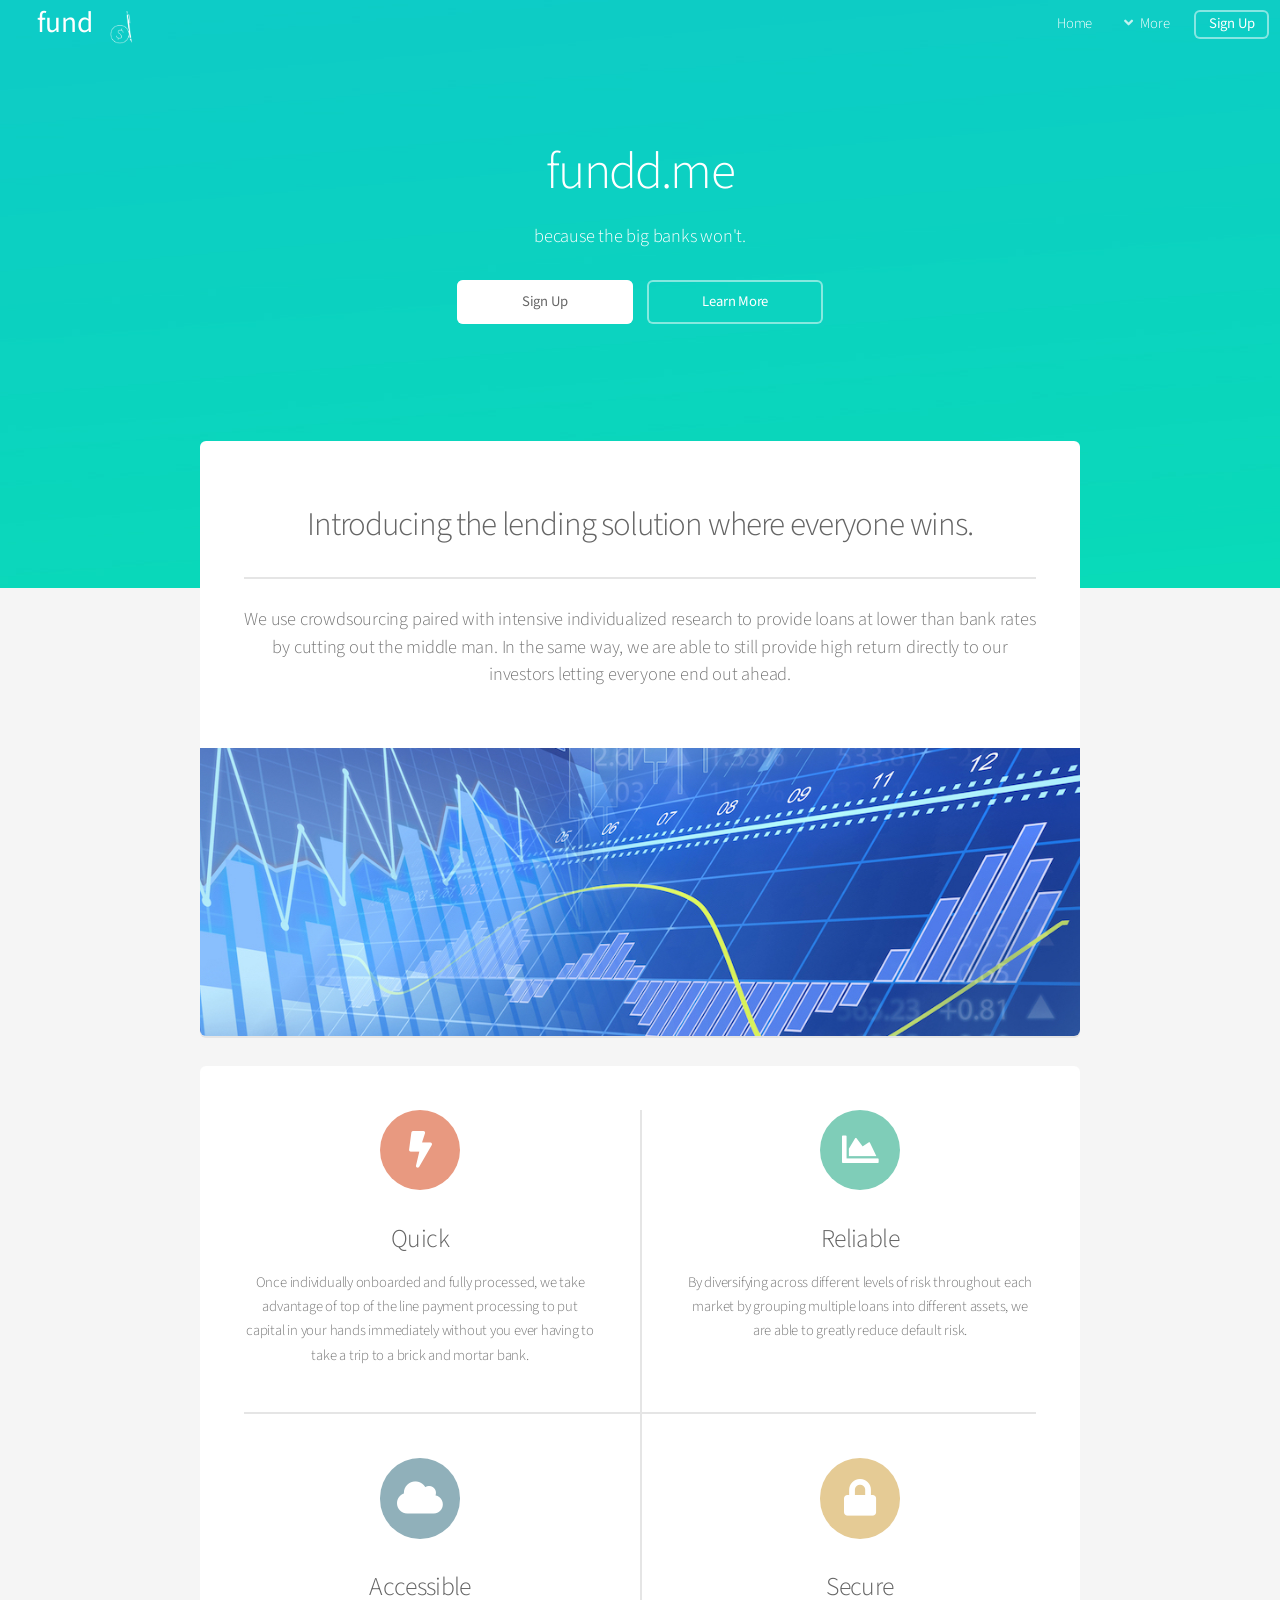
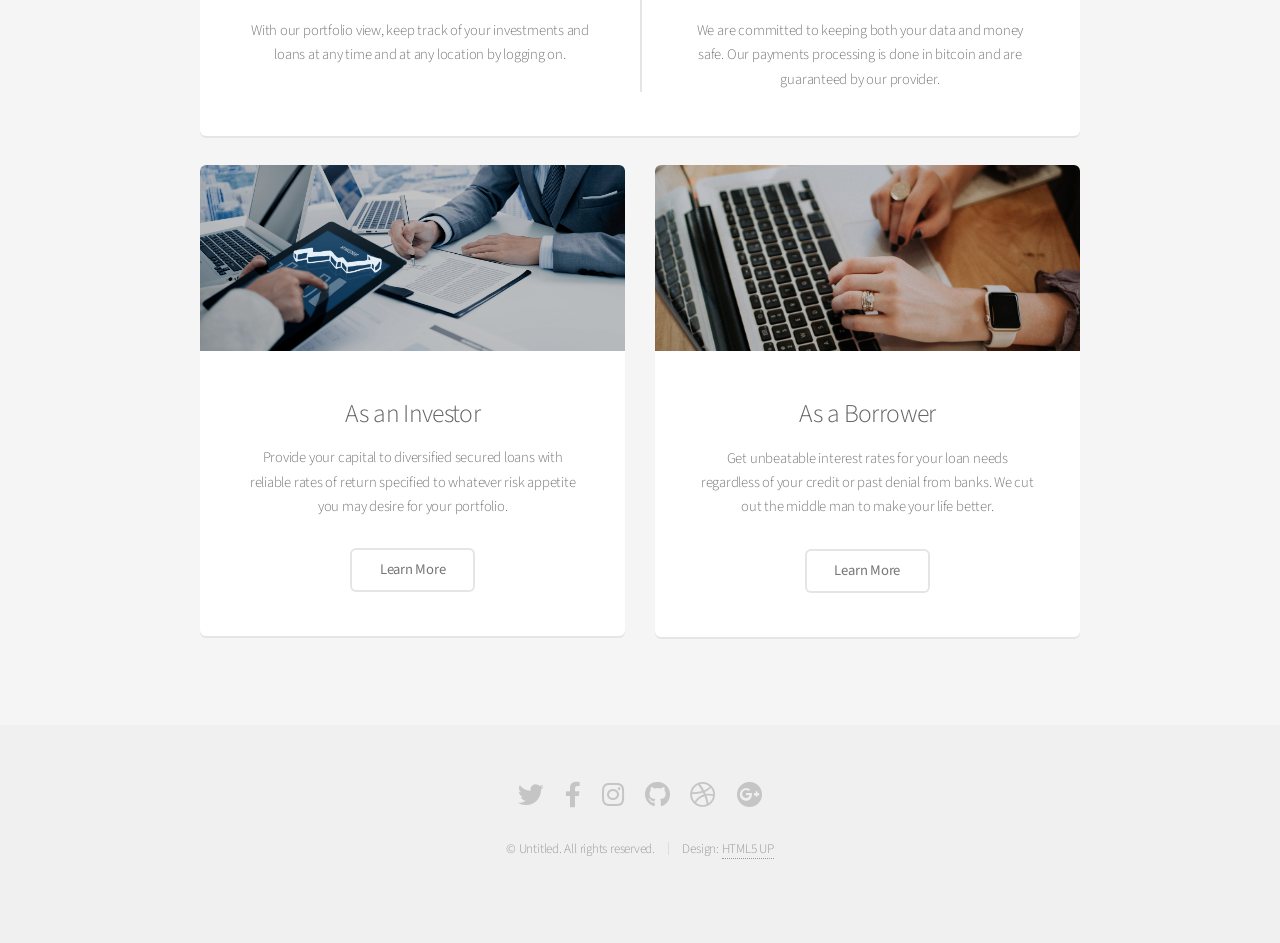
==== commit 262f3c5e: "Images" ====
--- a/index.html
+++ b/index.html
@@ -52,7 +52,7 @@
 							<p>We use crowdsourcing paired with intensive individualized research to provide loans at lower than bank rates by cutting out the middle man. In the same way, we are able to still
 								provide high return directly to our investors letting everyone end out ahead.</p>
 						</header>
-						<span class="image featured"><img src="images/pic01.jpg" alt="" /></span>
+						<span class="image featured"><img src="images/pic0111.jpg" alt="" /></span>
 					</section>
 
 					<section class="box special features">
@@ -89,7 +89,7 @@
 						<div class="col-6 col-12-narrower">
 
 							<section class="box special">
-								<span class="image featured"><img src="images/pic02.jpg" alt="" /></span>
+								<span class="image featured"><img src="images/pic021.jpg" alt="" /></span>
 								<h3>As an Investor</h3>
 								<p>Provide your capital to diversified secured loans with reliable rates of return specified to whatever risk appetite you may desire for your portfolio.</p>
 								<ul class="actions special">
@@ -101,7 +101,7 @@
 						<div class="col-6 col-12-narrower">
 
 							<section class="box special">
-								<span class="image featured"><img src="images/pic03.jpg" alt="" /></span>
+								<span class="image featured"><img src="images/pic031.jpg" alt="" /></span>
 								<h3>As a Borrower</h3>
 								<p>Get unbeatable interest rates for your loan needs regardless of your credit or past denial from banks. We cut out the middle man to make your life better.</p>
 								<ul class="actions special">
--- a/assets/css/main.css
+++ b/assets/css/main.css
@@ -3163,7 +3163,7 @@
 	#banner {
 		background-attachment: scroll,							fixed;
 		background-color: #666;
-		background-image: url("images/overlay.png"), url("../../images/banner.jpg");
+		background-image: url("images/gradient.jpg"), url("../../images/banner.jpg");
 		background-position: top left,						center center;
 		background-repeat: repeat,							no-repeat;
 		background-size: auto,							cover;
@@ -3896,17 +3896,6 @@
 			}
 
 	}
-	.is-preload #content {
-	form{
-	width: 60%;
-        margin: 60px auto;
-        background: #efefef;
-        padding: 60px 120px 80px 120px;
-        text-align: center;
-        -webkit-box-shadow: 2px 2px 3px rgba(0,0,0,0.1);
-        box-shadow: 2px 2px 3px rgba(0,0,0,0.1);
-	}
-    }
     button {
   display: inline-block;
   padding: 12px 24px;
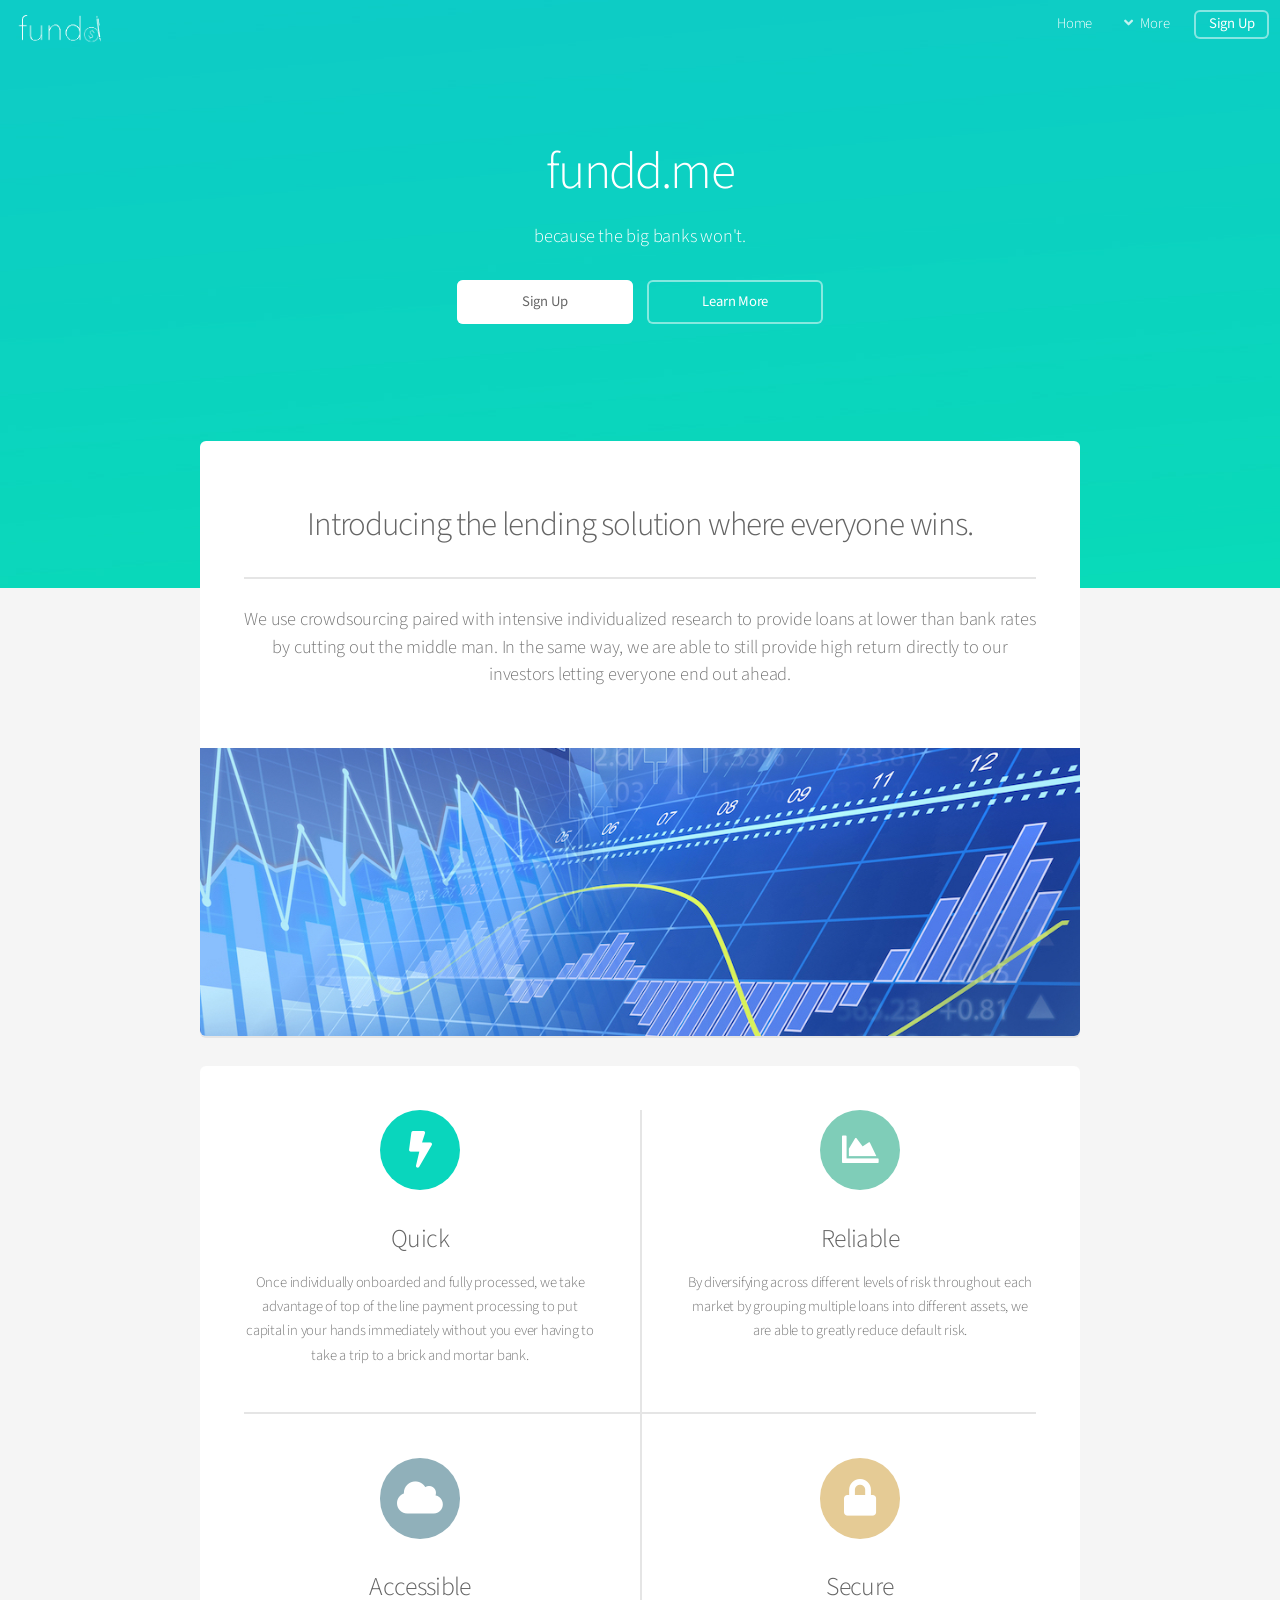
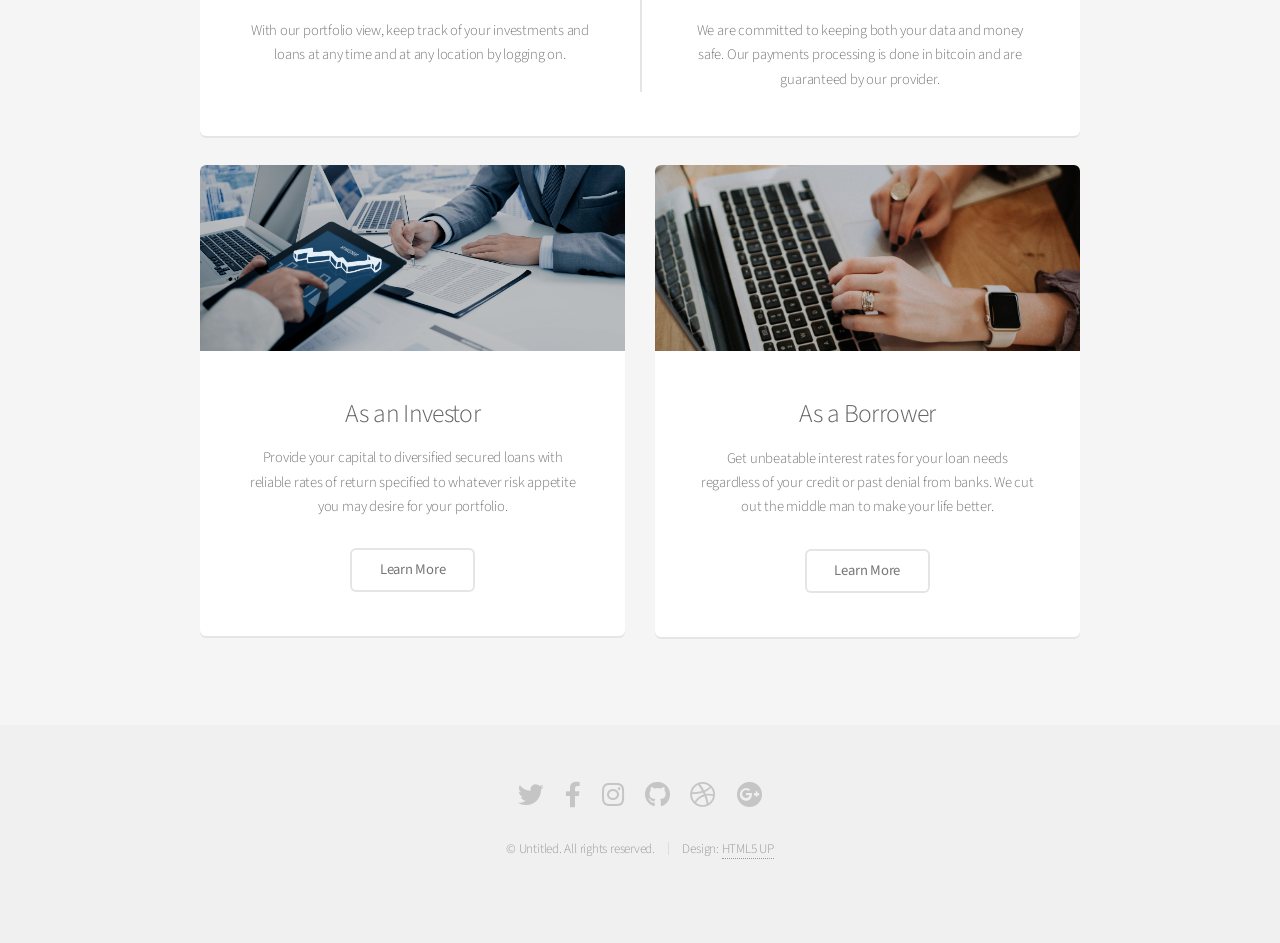
==== commit 566e90f6: "Fixed Header" ====
--- a/index.html
+++ b/index.html
@@ -16,8 +16,7 @@
 
 			<!-- Header -->
 				<header id="header" class="alt">
-					<h1 style="font-size:200%"><a href="index.html">fund</a> </h1>
-						<img src= "images/logow.png" style= "margin-top:11px; margin-left:108px" height="35px"/> 
+					<img src="images/logow2.png" height="125%"> 
 					<nav id="nav">
 						<ul>
 							<li><a href="index.html">Home</a></li>
--- a/assets/css/main.css
+++ b/assets/css/main.css
@@ -123,7 +123,7 @@
 		-ms-transition: color 0.2s ease-in-out, border-bottom-color 0.2s ease-in-out;
 		transition: color 0.2s ease-in-out, border-bottom-color 0.2s ease-in-out;
 		border-bottom: dotted 1px;
-		color: #e89980;
+		color: #09d6bd;
 		text-decoration: none;
 	}
 
@@ -2109,8 +2109,8 @@
 		input[type="email"]:focus,
 		select:focus,
 		textarea:focus {
-			border-color: #e89980;
-			box-shadow: 0 0 0 2px #e89980;
+			border-color: #09d6bd;
+			box-shadow: 0 0 0 2px #09d6bd;
 		}
 
 	select {
@@ -2215,8 +2215,8 @@
 
 		input[type="checkbox"]:focus + label:before,
 		input[type="radio"]:focus + label:before {
-			border-color: #e89980;
-			box-shadow: 0 0 0 1px #e89980;
+			border-color: #09d6bd;
+			box-shadow: 0 0 0 1px #09d6bd;
 		}
 
 	input[type="checkbox"] + label:before {
@@ -2422,7 +2422,7 @@
 			}
 
 			.icon.major.accent2 {
-				background: #e89980;
+				background: #09d6bd;
 				color: #ffffff;
 			}
 
@@ -2848,7 +2848,7 @@
 		input[type="reset"].primary,
 		input[type="button"].primary,
 		.button.primary {
-			background-color: #e89980;
+			background-color: #09d6bd;
 			color: #ffffff !important;
 		}
 
@@ -2931,7 +2931,7 @@
 	}
 
 	#header {
-		background: #444;
+		background: #09d6bd;
 		color: #bbb;
 		cursor: default;
 		height: 3.25em;
@@ -3129,7 +3129,7 @@
 			}
 
 			.dropotron li.active > a, .dropotron li.active > span, .dropotron li:hover > a, .dropotron li:hover > span {
-				background: #e89980;
+				background: #09d6bd;
 				color: #ffffff;
 			}
 
@@ -3303,7 +3303,7 @@
 /* CTA */
 
 	#cta {
-		background: #e89980;
+		background: #09d6bd;
 		color: #f9e6df;
 		padding: 3.5em 0 4em 0;
 		text-align: center;
@@ -3325,7 +3325,7 @@
 		#cta .button {
 			box-shadow: none;
 			background: #fff;
-			color: #e89980;
+			color: #09d6bd;
 		}
 
 		#cta input[type="text"],
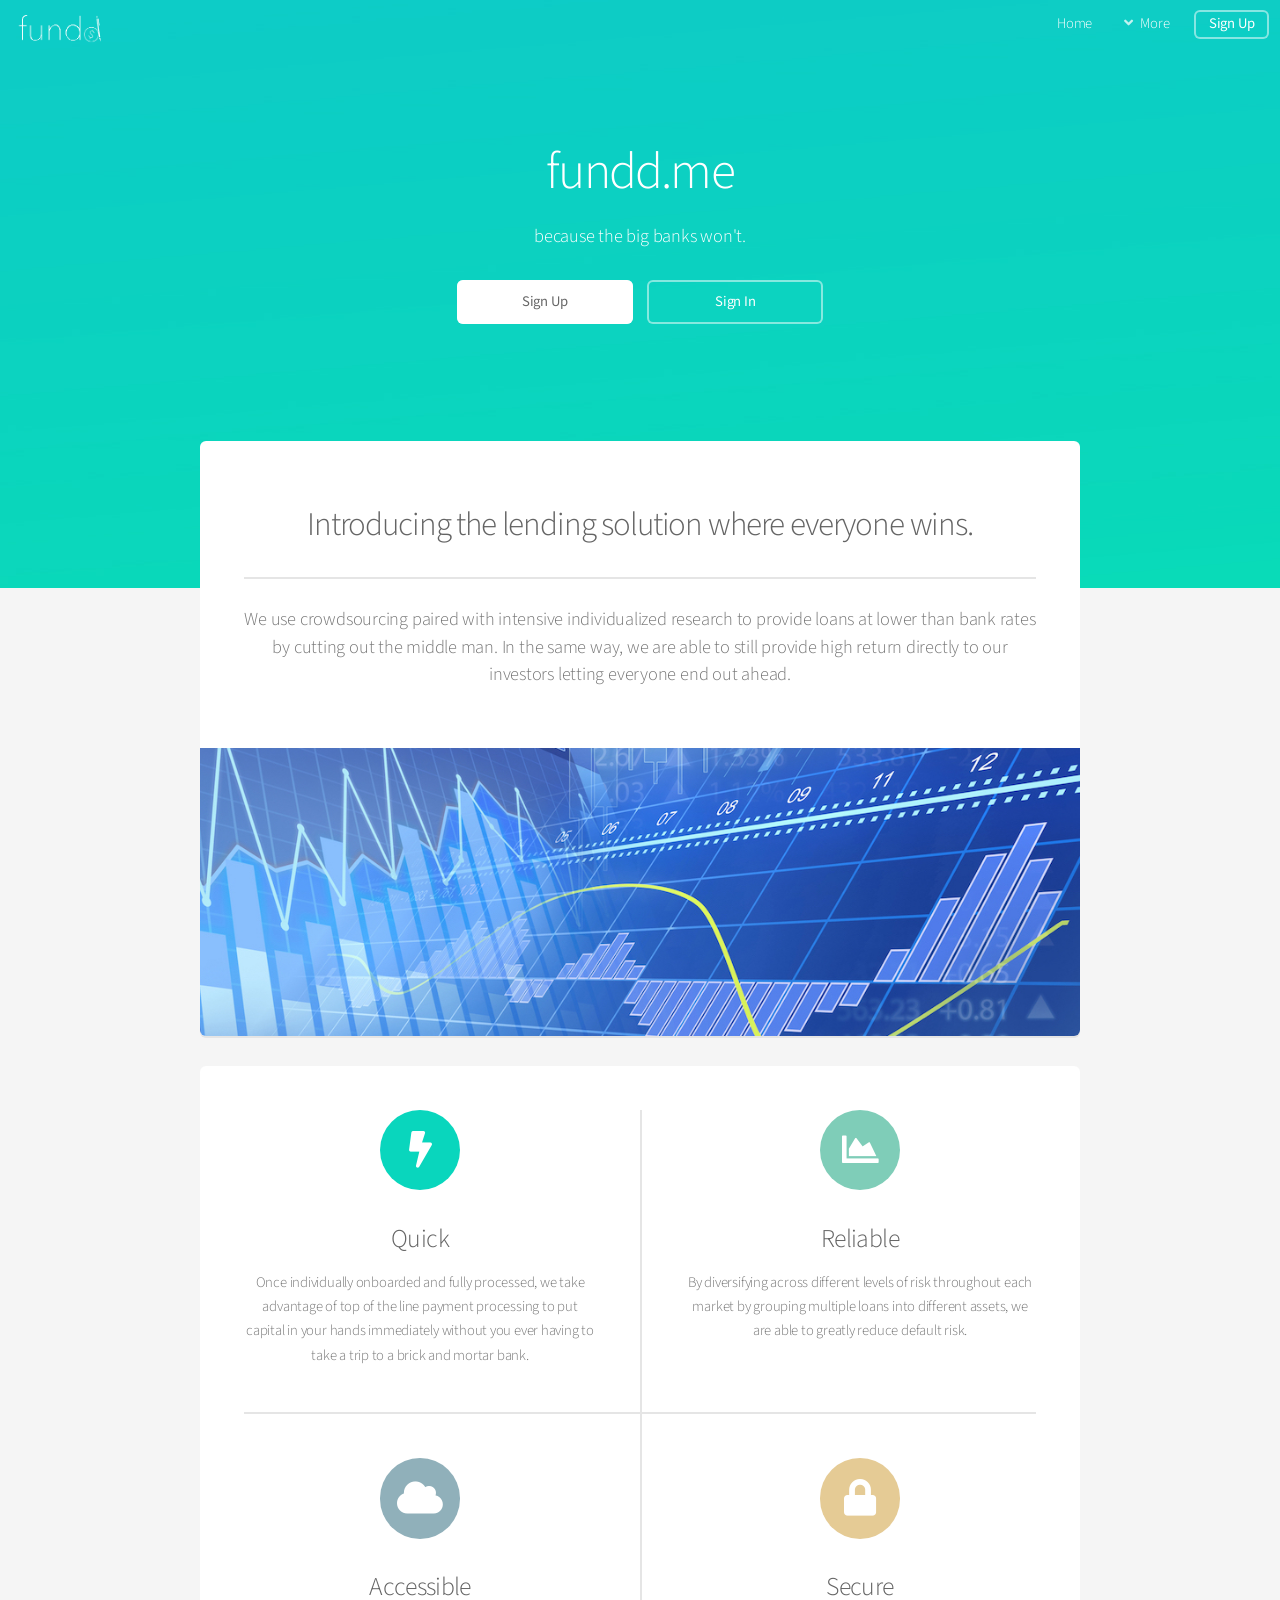
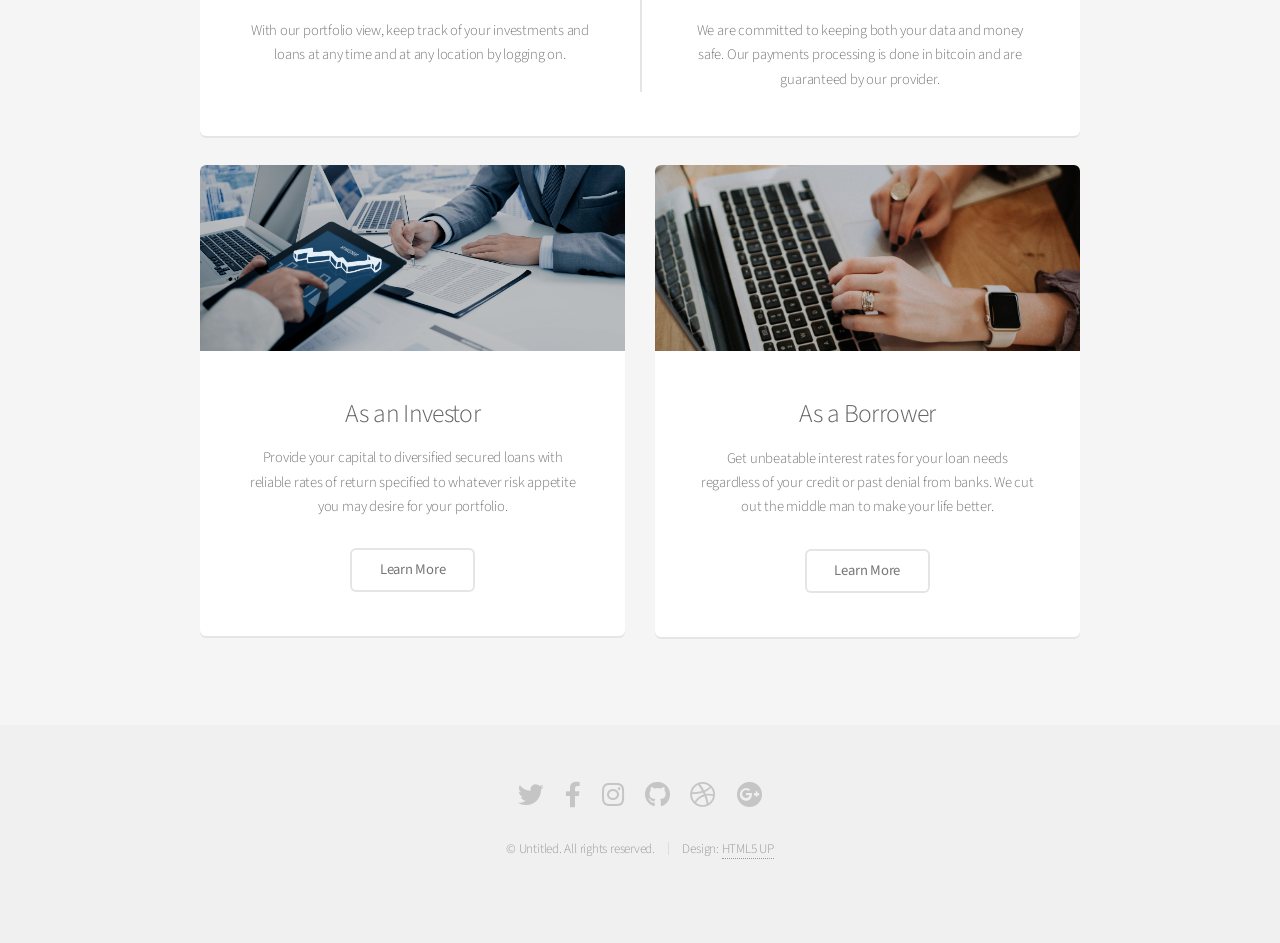
==== commit 0405b83a: "New Pages" ====
--- a/index.html
+++ b/index.html
@@ -38,7 +38,7 @@
 					<p>because the big banks won't.</p>
 					<ul class="actions special">
 						<li><a href="signup.html" class="button primary">Sign Up</a></li>
-						<li><a href="#" class="button">Learn More</a></li>
+						<li><a href="login.html" class="button">Sign In</a></li>
 					</ul>
 				</section>
 
@@ -92,7 +92,7 @@
 								<h3>As an Investor</h3>
 								<p>Provide your capital to diversified secured loans with reliable rates of return specified to whatever risk appetite you may desire for your portfolio.</p>
 								<ul class="actions special">
-									<li><a href="#" class="button alt">Learn More</a></li>
+									<li><a href="investor.html" class="button alt">Learn More</a></li>
 								</ul>
 							</section>
 
@@ -104,7 +104,7 @@
 								<h3>As a Borrower</h3>
 								<p>Get unbeatable interest rates for your loan needs regardless of your credit or past denial from banks. We cut out the middle man to make your life better.</p>
 								<ul class="actions special">
-									<li><a href="#" class="button alt">Learn More</a></li>
+									<li><a href="borrower.html" class="button alt">Learn More</a></li>
 								</ul>
 							</section>
 
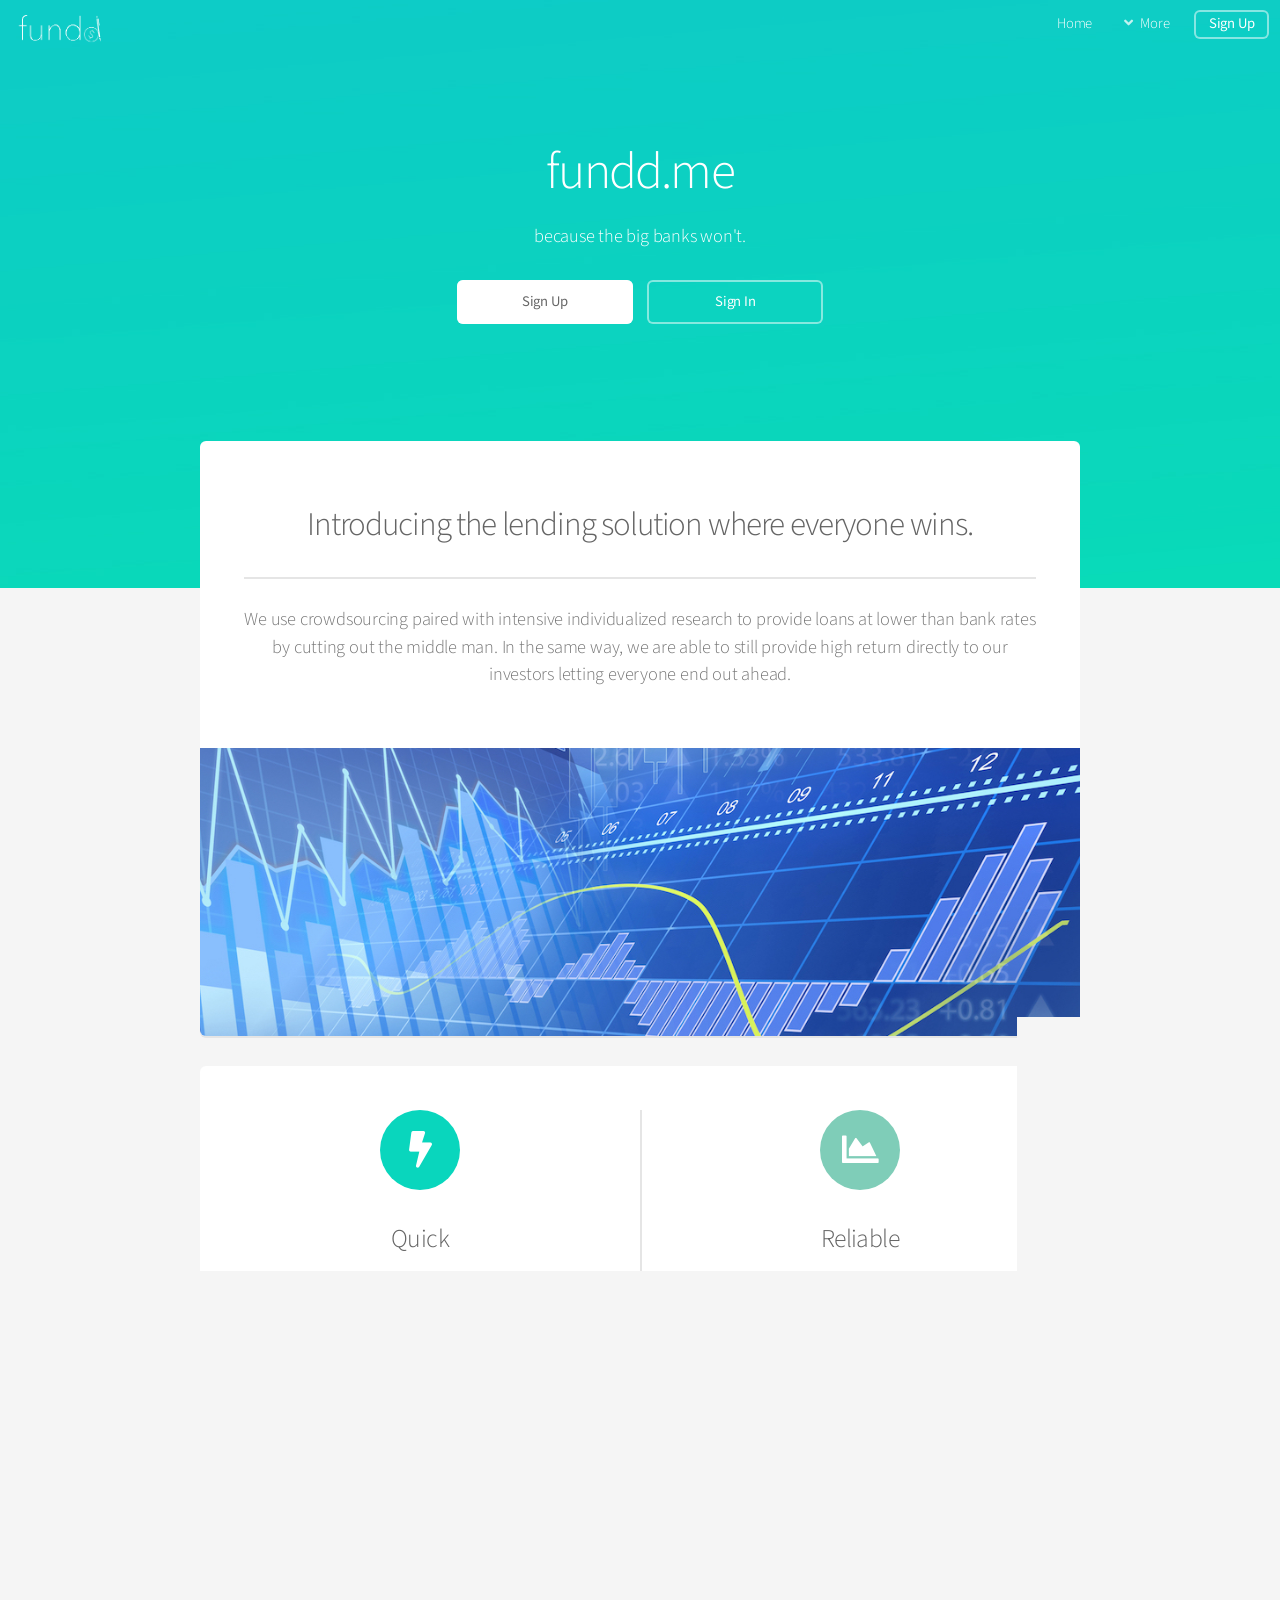
==== commit 9cb26ef2: "Color Changes" ====
--- a/assets/css/main.css
+++ b/assets/css/main.css
@@ -2856,14 +2856,14 @@
 			input[type="reset"].primary:hover,
 			input[type="button"].primary:hover,
 			.button.primary:hover {
-				background-color: #ecaa96;
+				background-color: #09d6bd;
 			}
 
 			input[type="submit"].primary:active,
 			input[type="reset"].primary:active,
 			input[type="button"].primary:active,
 			.button.primary:active {
-				background-color: #e4886a;
+				background-color: #09d6bd;
 			}
 
 		input[type="submit"].disabled, input[type="submit"]:disabled,
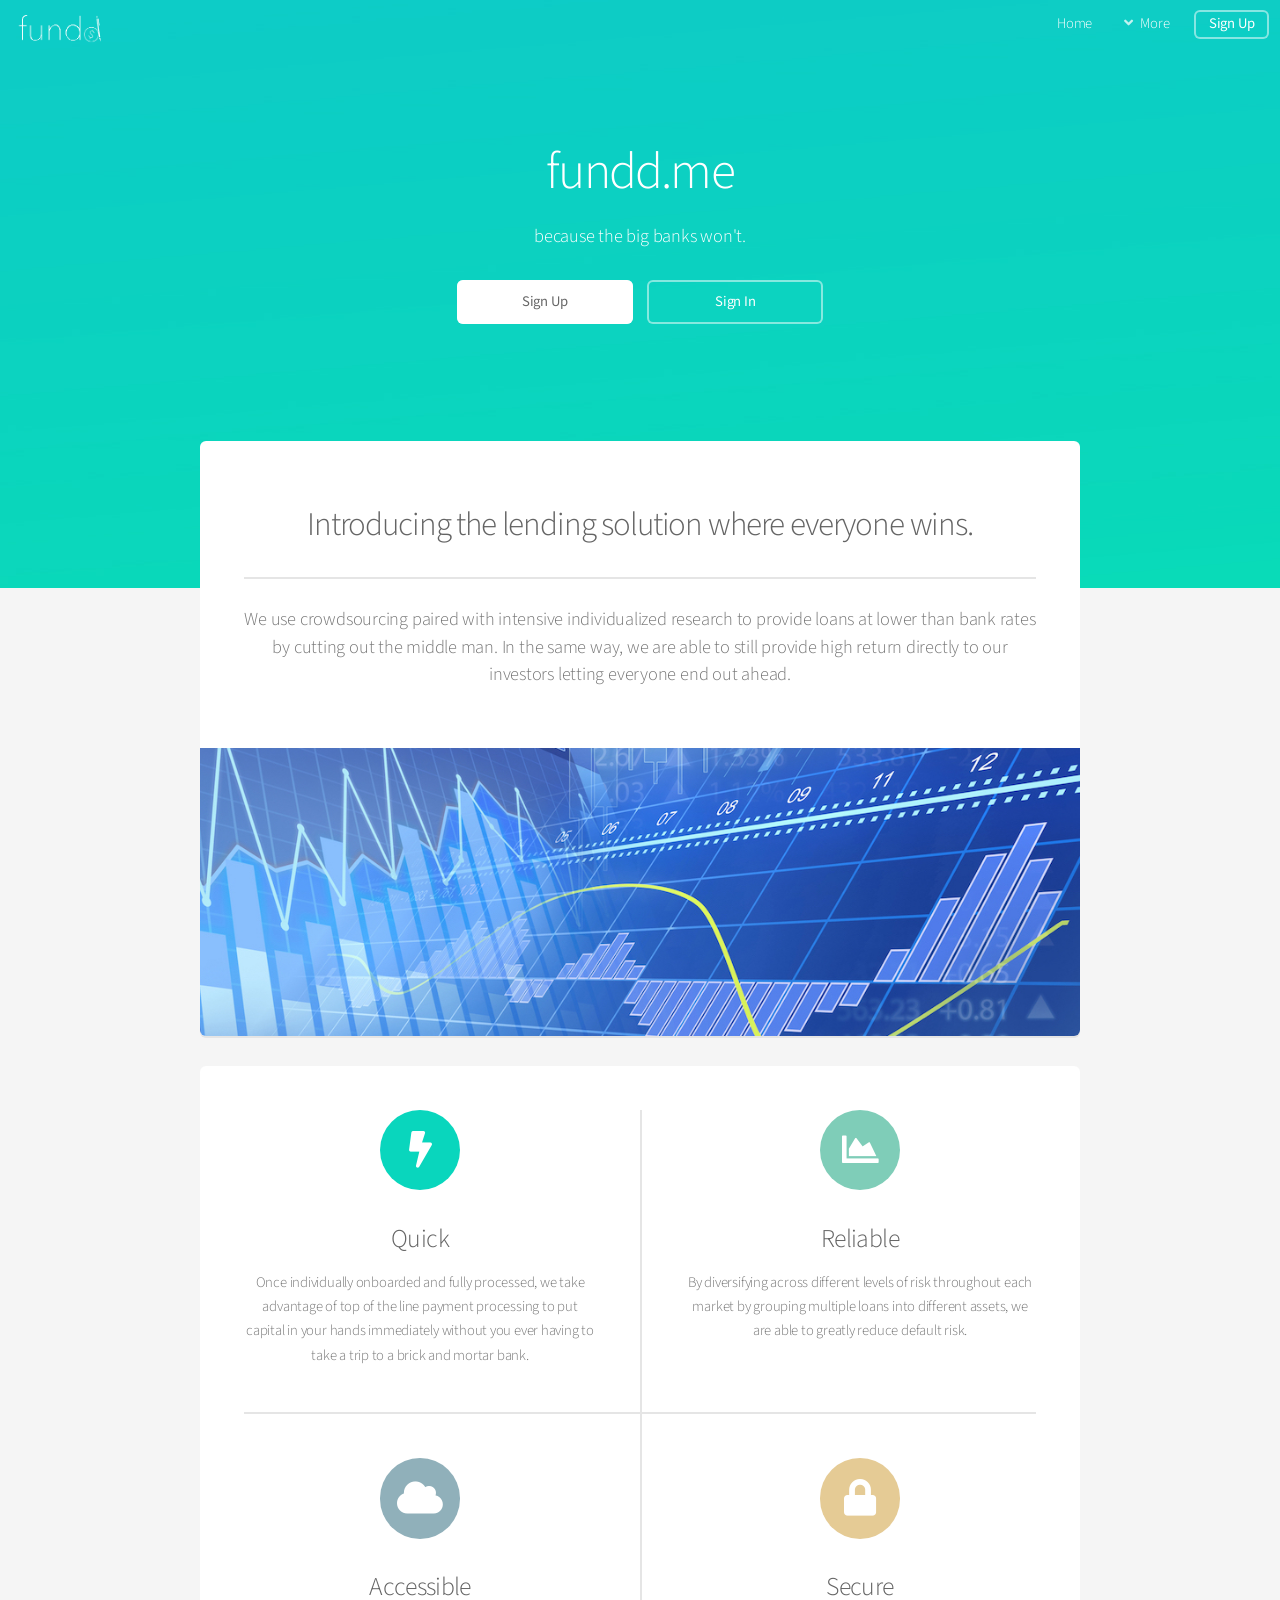
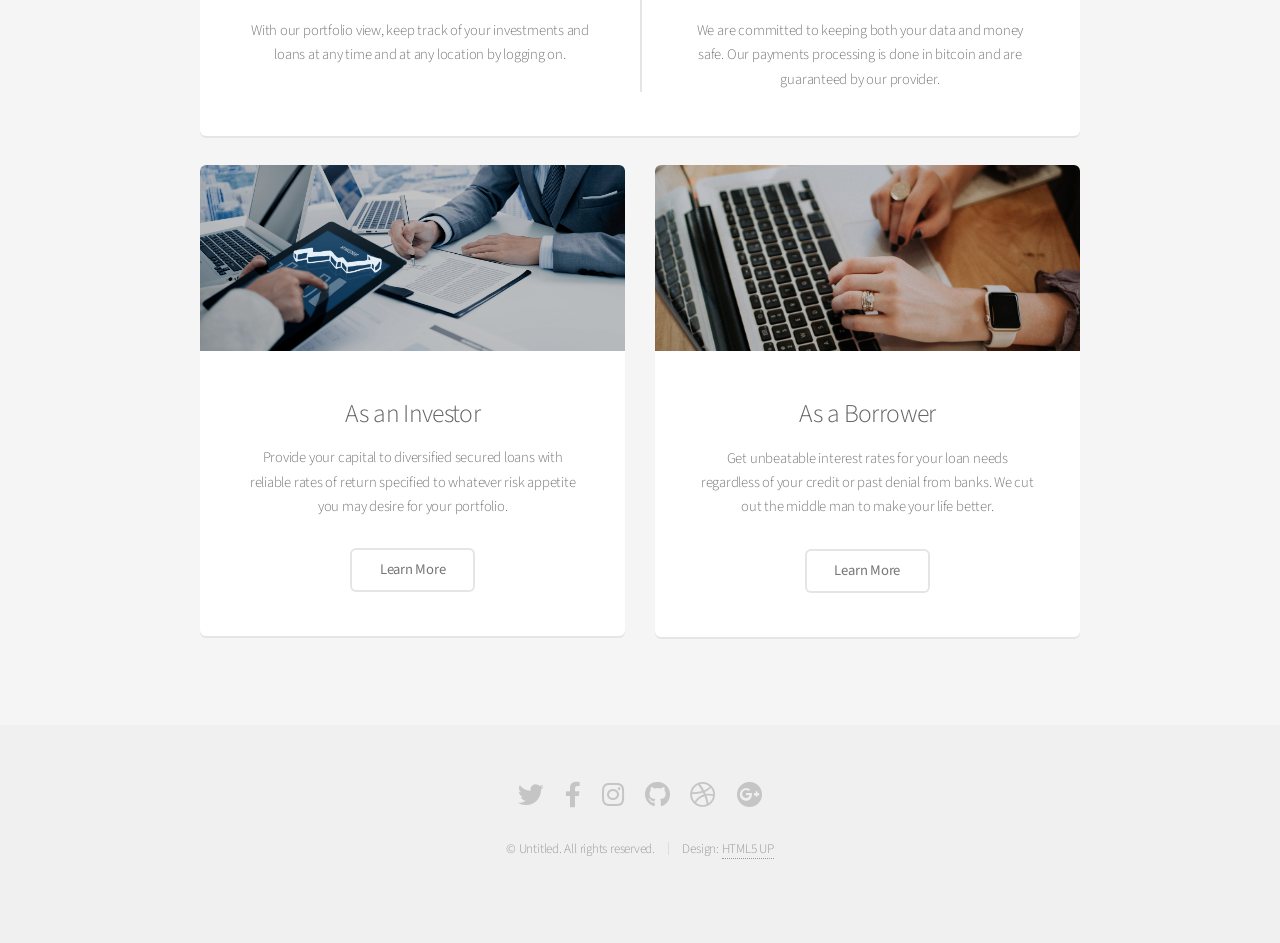
==== commit 54a90ca7: "Tied everything together" ====
--- a/index.html
+++ b/index.html
@@ -25,6 +25,7 @@
 								<ul>
 									<li><a href="about.html">About</a></li>
 									<li><a href="contact.html">Contact</a></li>
+									<li><a href="buy.html">Invest</a></li>
 								</ul>
 							</li>
 							<li><a href="signup.html" class="button">Sign Up</a></li>
